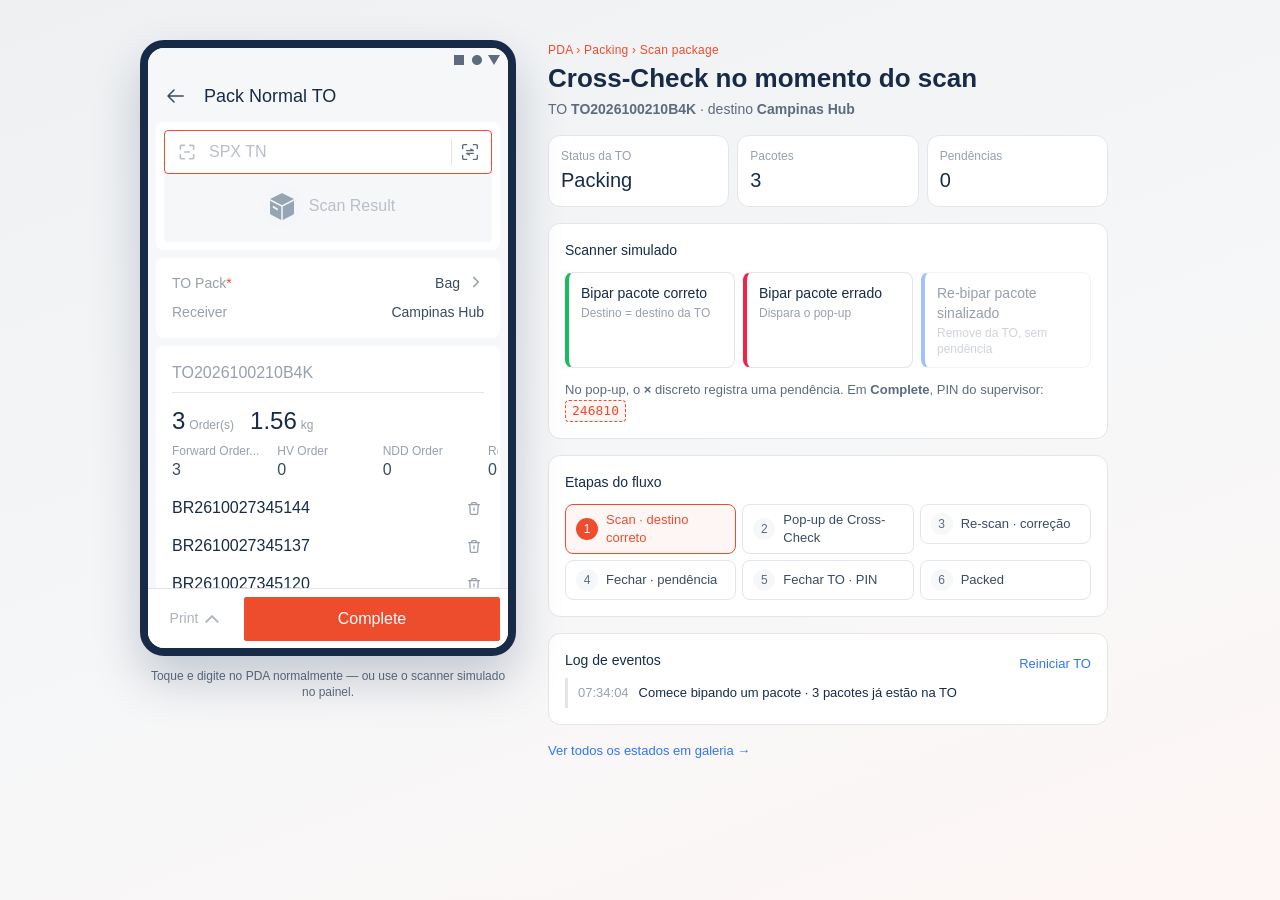
==== prototipo-interativo.html @ 43024909 "Cross-Check TO-BE mockups — protótipo interativo + 11 telas" ====
<!doctype html>
<html lang="pt-BR">
<head>
  <meta charset="UTF-8">
  <meta name="viewport" content="width=device-width, initial-scale=1">
  <title>Cross-Check no Scan · Protótipo Interativo</title>
  <link rel="stylesheet" href="assets/ssc-mobile-template.css">
  <link rel="stylesheet" href="assets/spx-pda-preview.css?v=20261002-2">
</head>
<body class="cc-harness" data-screen="to-packing-active-print" data-flow="to-packing" data-prototype-state="scan">
  <div class="cc-harness-layout">
    <section class="cc-device" aria-label="PDA">
      <main id="app" class="ssc-mobile-screen spx-pda-page spx-pda-screen-to-packing-active-print" data-archetype="scan-operation" data-template="to-packing" data-state="active-print" data-source-status="provisional"></main>
      <p class="cc-device-hint">Toque e digite no PDA normalmente — ou use o scanner simulado no painel.</p>
    </section>

    <aside class="cc-panel" aria-label="Controles do protótipo">
      <header class="cc-panel-head">
        <span class="cc-kicker">PDA › Packing › Scan package</span>
        <h1>Cross-Check no momento do scan</h1>
        <p>TO <strong data-bind="to"></strong> · destino <strong data-bind="dest"></strong></p>
      </header>

      <div class="cc-status" aria-live="polite">
        <div><span>Status da TO</span><strong data-bind="status">Packing</strong></div>
        <div><span>Pacotes</span><strong data-bind="packages">0</strong></div>
        <div><span>Pendências</span><strong data-bind="pendencies">0</strong></div>
      </div>

      <section class="cc-block">
        <h2>Scanner simulado</h2>
        <div class="cc-scanner">
          <button type="button" class="cc-btn is-ok" data-sim="correct"><b>Bipar pacote correto</b><small>Destino = destino da TO</small></button>
          <button type="button" class="cc-btn is-bad" data-sim="wrong"><b>Bipar pacote errado</b><small>Dispara o pop-up</small></button>
          <button type="button" class="cc-btn" data-sim="rescan" disabled><b>Re-bipar pacote sinalizado</b><small>Remove da TO, sem pendência</small></button>
        </div>
        <p class="cc-tip">No pop-up, o <b>×</b> discreto registra uma pendência. Em <b>Complete</b>, PIN do supervisor: <button type="button" class="cc-pin" data-sim="pin" title="Copiar PIN"></button></p>
      </section>

      <section class="cc-block">
        <h2>Etapas do fluxo</h2>
        <ol class="cc-steps">
          <li><button type="button" data-step="1" data-load="scan"><i>1</i><span>Scan · destino correto</span></button></li>
          <li><button type="button" data-step="2" data-load="alert"><i>2</i><span>Pop-up de Cross-Check</span></button></li>
          <li><button type="button" data-step="3" data-load="removed"><i>3</i><span>Re-scan · correção</span></button></li>
          <li><button type="button" data-step="4" data-load="pendency"><i>4</i><span>Fechar · pendência</span></button></li>
          <li><button type="button" data-step="5" data-load="closure"><i>5</i><span>Fechar TO · PIN</span></button></li>
          <li><button type="button" data-step="6" data-load="packed"><i>6</i><span>Packed</span></button></li>
        </ol>
      </section>

      <section class="cc-block cc-log-block">
        <div class="cc-log-head"><h2>Log de eventos</h2><button type="button" class="cc-link" data-sim="reset">Reiniciar TO</button></div>
        <ol class="cc-log" data-bind="log"></ol>
      </section>

      <a class="cc-link cc-gallery-link" href="index.html">Ver todos os estados em galeria →</a>
    </aside>
  </div>

  <script>window.SpxPdaNavigation = { mount() {}, screens: [] };</script>
  <script src="assets/spx-pda-template.js?v=20261002-2"></script>
  <script src="assets/spx-pda-cross-check.js?v=20261002-2"></script>
  <script src="assets/cross-check-harness.js?v=20261002-2"></script>
</body>
</html>
---- assets/ssc-mobile-template.css ----
:root {
  font-family: Roboto, Arial, sans-serif;
  color: #172B48;
  background: #F6F7F8;
  letter-spacing: 0;
  --ssc-radius-control: 4px;
  --ssc-radius-button-compact: 2px;
  --ssc-color-switch-on: #19BC5C;
}

* {
  box-sizing: border-box;
}

body {
  margin: 0;
  min-height: 100vh;
  background: #F6F7F8;
  font-family: Roboto, Arial, sans-serif;
}

button {
  font: inherit;
}

.ssc-mobile-screen {
  width: 360px;
  height: 800px;
  min-height: 800px;
  margin: 0 auto;
  background: #F6F7F8;
  color: #172B48;
  display: flex;
  flex-direction: column;
  position: relative;
  overflow: hidden;
}

.ssc-statusbar {
  height: 24px;
  padding: 4px 8px 0;
  display: flex;
  align-items: center;
  justify-content: space-between;
  background: #FFFFFF;
  color: #172B48;
  font-size: 12px;
  line-height: 16px;
}

.ssc-navbar {
  height: 44px;
  padding: 12px 16px;
  display: grid;
  grid-template-columns: 32px 1fr 32px;
  align-items: center;
  background: #FFFFFF;
  box-shadow: inset 0 -0.5px 0 0 #E3E6E9;
}

.ssc-navbar-title {
  font-size: 17px;
  line-height: normal;
  font-weight: 400;
  color: #172B48;
  white-space: nowrap;
  overflow: hidden;
  text-overflow: ellipsis;
}

.ssc-navbar-title.is-middle {
  text-align: center;
}

.ssc-navbar-action {
  width: 24px;
  height: 24px;
  border: 0;
  padding: 0;
  background: transparent;
  color: #3A4B64;
  display: inline-flex;
  align-items: center;
  justify-content: center;
}

.ssc-page-body {
  flex: 1;
  overflow: auto;
}

.ssc-page-body.has-bottom-actions {
  padding-bottom: 56px;
}

.ssc-card {
  background: #FFFFFF;
  border-radius: 8px;
  padding: 16px;
}

.ssc-stack {
  display: flex;
  flex-direction: column;
  gap: 8px;
}

.ssc-section-title {
  margin: 0;
  color: #172B48;
  font-size: 16px;
  line-height: 24px;
  font-weight: 500;
}

.ssc-list-cell {
  min-height: 19px;
  display: flex;
  align-items: flex-start;
  justify-content: space-between;
  gap: 8px;
  color: #172B48;
  font-size: 14px;
  line-height: 19px;
}

.ssc-list-cell + .ssc-list-cell {
  margin-top: 16px;
}

.ssc-list-label {
  color: #5D6B7F;
  flex: 0 0 120px;
  min-width: 0;
  overflow: hidden;
  text-overflow: ellipsis;
  white-space: nowrap;
}

.ssc-list-value {
  color: #172B48;
  text-align: right;
  flex: 1;
  min-width: 0;
  overflow: hidden;
  text-overflow: ellipsis;
  white-space: nowrap;
}

.ssc-list-value.is-left {
  text-align: left;
}

.ssc-list-value.is-primary {
  color: #EE4D2D;
  font-weight: 500;
}

.ssc-list-value .ssc-label {
  max-width: 100%;
}

.ssc-label {
  display: inline-flex;
  align-items: center;
  justify-content: center;
  max-width: 100%;
  height: 18px;
  padding: 2px 4px;
  border-radius: 2px;
  font-size: 12px;
  line-height: 16px;
  font-weight: 500;
  vertical-align: middle;
  white-space: nowrap;
}

.ssc-label.is-info {
  color: #3274F7;
  background: #F0F7FF;
}

.ssc-label.is-warning {
  color: #FF9900;
  background: #FFF8DB;
}

.ssc-label.is-success {
  color: #19BC5C;
  background: #EBFCEF;
}

.ssc-label.is-error {
  color: #F32345;
  background: #FFF0F0;
}

.ssc-label.is-primary-soft {
  color: #EE4D2D;
  background: #FEF6F5;
}

.ssc-button {
  height: 44px;
  min-width: 88px;
  border-radius: var(--ssc-radius-control);
  padding: 10px 16px;
  border: 1px solid #EE4D2D;
  background: #FFFFFF;
  color: #EE4D2D;
  font-size: 16px;
  line-height: 24px;
  display: inline-flex;
  align-items: center;
  justify-content: center;
  gap: 4px;
}

.ssc-button.is-primary {
  background: #EE4D2D;
  color: #FFFFFF;
}

.ssc-button.is-small-neutral {
  height: 28px;
  min-width: 52px;
  padding: 6px 8px;
  border-color: #E3E6E9;
  color: #5D6B7F;
  background: #FFFFFF;
  font-size: 12px;
  line-height: 16px;
}

.ssc-bottom-action-bar {
  background: #FFFFFF;
  box-shadow: 0 0 3px rgba(0, 0, 0, 0.09);
  padding: 8px;
  display: flex;
  gap: 8px;
}

.ssc-bottom-action-bar .ssc-button {
  flex: 1;
}

.ssc-icon {
  width: 16px;
  height: 16px;
  display: inline-flex;
  align-items: center;
  justify-content: center;
  flex: 0 0 16px;
  color: #5D6B7F;
  background-color: transparent;
  background-position: center;
  background-repeat: no-repeat;
  background-size: contain;
}

.ssc-icon[data-icon="IconBack"] {
  --ssc-icon-url: url("./icons/back-chevron.svg");
}

.ssc-icon[data-icon="IconScanOutline"] {
  --ssc-icon-url: url("./icons/scan-outline.svg");
}

.ssc-icon[data-icon="IconSearchOutline"] {
  --ssc-icon-url: url("./icons/search-outline.svg");
}

.ssc-icon[data-icon="IconFilterOutline"] {
  --ssc-icon-url: url("./icons/filter-outline.svg");
}

.ssc-icon[data-icon="IconCopyOutline"] {
  --ssc-icon-url: url("./icons/copy-outline.svg");
}

.ssc-icon[data-icon="IconArrowRightOutline"] {
  --ssc-icon-url: url("./icons/arrow-right-outline.svg");
}

.ssc-icon[data-icon="IconArrowRightFormOutline"] {
  --ssc-icon-url: url("./icons/arrow-right-form-outline.svg");
}

.ssc-icon[data-icon="IconRouteArrowFilled"] {
  --ssc-icon-url: url("./icons/route-arrow-filled.svg");
}

.ssc-icon[data-icon="IconNextStepFilled"] {
  --ssc-icon-url: url("./icons/next-step-filled.svg");
}

.ssc-icon[data-icon="IconPrintOutline"] {
  --ssc-icon-url: url("./icons/print-outline.svg");
}

.ssc-icon[data-icon="IconContactOutline"] {
  --ssc-icon-url: url("./icons/contact-outline.svg");
}

.ssc-icon[data-icon="IconWalletOutline"] {
  --ssc-icon-url: url("./icons/wallet-outline.svg");
}

.ssc-icon[data-icon="IconHomeOutline"] {
  --ssc-icon-url: url("./icons/home-outline.svg");
}

.ssc-icon[data-icon="IconParcelOutline"] {
  --ssc-icon-url: url("./icons/parcel-outline.svg");
}

.ssc-icon[data-icon="IconMeOutline"] {
  --ssc-icon-url: url("./icons/me-outline.svg");
}

.ssc-icon[data-icon="IconMoreOutline"] {
  --ssc-icon-url: url("./icons/more-outline.svg");
}

.ssc-icon[data-icon="IconMoreHorizontal"] {
  --ssc-icon-url: url("./icons/more-horizontal.svg");
}

.ssc-icon[data-icon="IconQuestionOutline"] {
  --ssc-icon-url: url("./icons/question-outline.svg");
}

.ssc-icon[data-icon="IconLinkOutline"] {
  --ssc-icon-url: url("./icons/link-outline.svg");
}

.ssc-icon[data-icon="IconEditOutline"] {
  --ssc-icon-url: url("./icons/edit-outline.svg");
}

.ssc-icon[data-icon="IconClaimsColored"] {
  background-image: url("./icons/claims-colored.svg");
}

.ssc-icon[data-icon="IconReturnRequestOutline"] {
  --ssc-icon-url: url("./icons/return-request-outline.svg");
}

.ssc-icon[data-icon="IconPhoneFilled"] {
  --ssc-icon-url: url("./icons/phone-filled.svg");
}

.ssc-icon[data-icon="IconOrderOutline"] {
  --ssc-icon-url: url("./icons/order-outline.svg");
}

.ssc-icon[data-icon="IconSellerPickupOutline"] {
  --ssc-icon-url: url("./icons/seller-pickup-outline.svg");
}

.ssc-icon[data-icon="IconTocoOutline"] {
  --ssc-icon-url: url("./icons/toco-outline.svg");
}

.ssc-icon[data-icon="IconServiceTypeOutline"] {
  --ssc-icon-url: url("./icons/service-type-outline.svg");
}

.ssc-icon[data-icon="IconMotoOutline"] {
  --ssc-icon-url: url("./icons/moto-outline.svg");
}

.ssc-icon[data-icon="IconOrderCompletedOutline"] {
  --ssc-icon-url: url("./icons/order-completed-outline.svg");
}

.ssc-icon[data-icon="IconSuccessColored"] {
  background-image: url("./icons/success-colored.svg");
}

.ssc-icon[data-icon="IconFailedColored"] {
  background-image: url("./icons/failed-colored.svg");
}

.ssc-icon[data-icon="IconProcessingColored"] {
  background-image: url("./icons/processing-colored.svg");
}

.ssc-icon[data-icon="IconSenderOutline"] {
  --ssc-icon-url: url("./icons/sender-outline-16.svg");
}

.ssc-icon[data-icon="IconReceiverOutline"] {
  --ssc-icon-url: url("./icons/receiver-outline-16.svg");
}

.ssc-icon[data-icon="IconAddressBookOutline"] {
  --ssc-icon-url: url("./icons/address-book-outline.svg");
}

.ssc-icon[data-icon="IconAddressOutline"] {
  --ssc-icon-url: url("./icons/address-outline.svg");
}

.ssc-icon[data-icon="IconRequestOutline"] {
  --ssc-icon-url: url("./icons/request-outline.svg");
}

.ssc-icon[data-icon="IconArrowDownOutline"] {
  --ssc-icon-url: url("./icons/arrow-down-outline.svg");
}

.ssc-icon[data-icon="IconVoucherOutline"] {
  --ssc-icon-url: url("./icons/voucher-outline.svg");
}

.ssc-icon[data-icon="IconSpxCoinColored"] {
  background-image: url("./icons/spx-coin-colored.svg");
}

.ssc-icon[data-icon="IconInfoOutline12"] {
  --ssc-icon-url: url("./icons/info-outline-12.svg");
}

.ssc-icon[data-icon="IconCloseOutline"] {
  --ssc-icon-url: url("./icons/close-outline.svg");
}

.ssc-icon[data-icon="IconCameraOutline"] {
  background-image: url("./icons/camera-outline.svg");
}

.ssc-icon[data-icon="IconSubtractOutline"] {
  --ssc-icon-url: url("./icons/subtract-outline.svg");
}

.ssc-icon[data-icon="IconAddOutline"] {
  --ssc-icon-url: url("./icons/add-outline.svg");
}

.ssc-icon[data-icon="IconValidationOutline"] {
  --ssc-icon-url: url("./icons/validation-outline.svg");
}

.ssc-icon[data-icon="IconRuleOutline"] {
  --ssc-icon-url: url("./icons/rule-outline.svg");
}

.ssc-icon[data-icon="IconArrowDownFilled12"] {
  --ssc-icon-url: url("./icons/arrow-down-filled-12.svg");
}

.ssc-icon[data-icon]:not([data-icon="IconSuccessColored"]):not([data-icon="IconFailedColored"]):not([data-icon="IconProcessingColored"]):not([data-icon="IconClaimsColored"]):not([data-icon="IconSpxCoinColored"]):not([data-icon="IconCameraOutline"]) {
  background-color: currentColor;
  background-image: none;
  -webkit-mask-image: var(--ssc-icon-url);
  mask-image: var(--ssc-icon-url);
  -webkit-mask-position: center;
  mask-position: center;
  -webkit-mask-repeat: no-repeat;
  mask-repeat: no-repeat;
  -webkit-mask-size: contain;
  mask-size: contain;
}

.ssc-tabs {
  height: 40px;
  display: flex;
  align-items: stretch;
  background: #FFFFFF;
  box-shadow: inset 0 -0.5px 0 0 #E3E6E9;
}

.ssc-tab {
  min-width: max-content;
  padding: 10px 12px 9px;
  border: 0;
  background: transparent;
  color: #5D6B7F;
  font-size: 14px;
  line-height: 19px;
  position: relative;
}

.ssc-tab.is-active {
  color: #172B48;
}

.ssc-tab.is-active::after {
  content: "";
  position: absolute;
  left: 12px;
  right: 12px;
  bottom: 0;
  height: 2px;
  background: #EE4D2D;
}

.ssc-search {
  height: 40px;
  border-radius: 20px;
  background: #F6F7F8;
  border: 0;
  padding: 8px 12px;
  display: flex;
  align-items: center;
  gap: 8px;
  color: #97A0AD;
  font-size: 14px;
  line-height: 19px;
}

.ssc-timeline {
  display: flex;
  flex-direction: column;
}

.ssc-timeline-item {
  display: grid;
  grid-template-columns: 16px 1fr;
  gap: 8px;
  padding-bottom: 24px;
}

.ssc-timeline-item:last-child {
  padding-bottom: 0;
}

.ssc-timeline-axis {
  position: relative;
  display: flex;
  justify-content: center;
}

.ssc-timeline-dot {
  width: 8px;
  height: 8px;
  border-radius: 999px;
  background: #97A0AD;
  margin-top: 6px;
}

.ssc-timeline-item.is-active .ssc-timeline-dot {
  background: #3A4B64;
}

.ssc-timeline-axis::after {
  content: "";
  position: absolute;
  top: 18px;
  bottom: -12px;
  width: 0.5px;
  background: #E3E6E9;
}

.ssc-timeline-item:last-child .ssc-timeline-axis::after {
  display: none;
}

.ssc-timeline-title {
  margin: 0;
  font-size: 14px;
  line-height: 20px;
  font-weight: 500;
  color: #3A4B64;
}

.ssc-timeline-desc,
.ssc-timeline-time {
  margin: 4px 0 0;
  font-size: 12px;
  line-height: 16px;
}

.ssc-timeline-desc {
  color: #172B48;
}

.ssc-timeline-time {
  color: #97A0AD;
}

.ssc-local-icon {
  width: 16px;
  height: 16px;
  display: inline-block;
  background-position: center;
  background-repeat: no-repeat;
  background-size: contain;
}
---- assets/spx-pda-preview.css ----
:root {
  --spx-pda-width: 360px;
  --spx-pda-height: 600px;
  --spx-primary: #EE4D2D;
  --spx-text-strong: #172B48;
  --spx-text: #3A4B64;
  --spx-text-secondary: #5D6B7F;
  --spx-text-helper: #97A0AD;
  --spx-border: #E3E6E9;
  --spx-surface: #FFFFFF;
  --spx-page: #F6F7F8;
  --spx-page-task-list: #F5F6F9;
  --spx-success: #19BC5C;
  --spx-success-completed: #1CC461;
  --spx-success-bg: #EBFCEF;
  --spx-error: #F32345;
  --spx-error-bg: #FFF0F0;
  --spx-info: #3274F7;
  --spx-info-link: #4080EE;
  --spx-icon-primary: #3A4B64;
  --spx-icon-secondary: #5D6B7F;
  --spx-icon-tertiary: #97A0AD;
  --spx-task-muted: #8B95A3;
  --spx-warning: #FF9900;
}

body {
  color: var(--spx-text-strong);
}

.ssc-mobile-screen.spx-pda-page {
  width: var(--spx-pda-width);
  height: var(--spx-pda-height);
  min-height: var(--spx-pda-height);
  background: var(--spx-page);
  isolation: isolate;
}

.ssc-mobile-screen.spx-pda-page[data-template="scan-task-list"] {
  background: var(--spx-page-task-list);
}

.spx-pda-page[data-template="linehaul-outbound"] > .ssc-statusbar,
.spx-pda-page[data-template="linehaul-outbound"] > .ssc-navbar {
  background-color: var(--spx-page);
}

.spx-pda-page[data-template="linehaul-outbound"][data-render-kind="sealed"]::before {
  position: absolute;
  z-index: 0;
  top: 0;
  left: 0;
  width: 360px;
  height: 290px;
  background: url("./icons/sealed-app-bar-bg.svg") center / 360px 290px no-repeat;
  content: "";
}

.spx-pda-page[data-template="linehaul-outbound"][data-render-kind="sealed"] > .ssc-statusbar,
.spx-pda-page[data-template="linehaul-outbound"][data-render-kind="sealed"] > .ssc-navbar {
  background-color: transparent;
}

.spx-pda-page[data-template="linehaul-outbound"][data-render-kind="sealed"] > .ssc-statusbar,
.spx-pda-page[data-template="linehaul-outbound"][data-render-kind="sealed"] > .ssc-navbar,
.spx-pda-page[data-template="linehaul-outbound"][data-render-kind="sealed"] > .spx-operation-status,
.spx-pda-page[data-template="linehaul-outbound"][data-render-kind="sealed"] > .spx-result-actions,
.spx-pda-page[data-template="linehaul-outbound"][data-render-kind="sealed"] > .ssc-page-body {
  position: relative;
  z-index: 1;
}

.spx-pda-page[data-template="linehaul-outbound"][data-render-kind="departed"]::before {
  position: absolute;
  z-index: 0;
  top: 0;
  left: 0;
  width: 360px;
  height: 290px;
  background: url("./icons/departed-app-bar-bg.svg") center / 360px 290px no-repeat;
  content: "";
}

.spx-pda-page[data-template="linehaul-outbound"][data-render-kind="departed"] > .ssc-statusbar,
.spx-pda-page[data-template="linehaul-outbound"][data-render-kind="departed"] > .ssc-navbar {
  background-color: transparent;
}

.spx-pda-page[data-template="linehaul-outbound"][data-render-kind="departed"] > .ssc-statusbar,
.spx-pda-page[data-template="linehaul-outbound"][data-render-kind="departed"] > .ssc-navbar,
.spx-pda-page[data-template="linehaul-outbound"][data-render-kind="departed"] > .spx-departed-header,
.spx-pda-page[data-template="linehaul-outbound"][data-render-kind="departed"] > .ssc-page-body {
  position: relative;
  z-index: 1;
}

.spx-pda-page[data-template="linehaul-outbound"][data-state="scan-success"]::before {
  position: absolute;
  z-index: 0;
  top: 0;
  left: 0;
  width: 360px;
  height: 300px;
  background: linear-gradient(
    180.847839466deg,
    rgb(28, 196, 97) 0.86031%,
    rgba(129, 220, 167, 0.535) 40.869%,
    rgba(246, 247, 248, 0) 86.9%
  );
  content: "";
}

.spx-pda-page[data-template="linehaul-outbound"][data-state="scan-success"]::after {
  position: absolute;
  z-index: 0;
  top: 0;
  right: 0;
  width: 124px;
  height: 124px;
  background: url("./icons/success-feedback.svg") center / contain no-repeat;
  content: "";
  filter: brightness(0) invert(1);
  opacity: 0.2;
}

.spx-pda-page[data-template="linehaul-outbound"][data-state="scan-success"] > .ssc-statusbar,
.spx-pda-page[data-template="linehaul-outbound"][data-state="scan-success"] > .ssc-navbar {
  background-color: transparent;
}

.spx-pda-page[data-template="linehaul-outbound"][data-state="scan-success"] > .ssc-statusbar,
.spx-pda-page[data-template="linehaul-outbound"][data-state="scan-success"] > .ssc-navbar,
.spx-pda-page[data-template="linehaul-outbound"][data-state="scan-success"] > .ssc-page-body {
  position: relative;
  z-index: 1;
}

.spx-pda-page[data-template="linehaul-outbound"][data-state="cage-confirm"]::before {
  position: absolute;
  z-index: 0;
  top: 0;
  left: 0;
  width: 360px;
  height: 300px;
  background: linear-gradient(
    180.847839466deg,
    rgb(28, 196, 97) 0.86031%,
    rgba(129, 220, 167, 0.535) 40.869%,
    rgba(246, 247, 248, 0) 86.9%
  );
  content: "";
}

.spx-pda-page[data-template="linehaul-outbound"][data-state="cage-confirm"]::after {
  position: absolute;
  z-index: 0;
  top: 0;
  right: 0;
  width: 124px;
  height: 124px;
  background: url("./icons/success-feedback.svg") center / contain no-repeat;
  content: "";
  filter: brightness(0) invert(1);
  opacity: 0.2;
}

.spx-pda-page[data-template="linehaul-outbound"][data-state="cage-confirm"] > .ssc-statusbar,
.spx-pda-page[data-template="linehaul-outbound"][data-state="cage-confirm"] > .ssc-navbar {
  background-color: transparent;
}

.spx-pda-page[data-template="linehaul-outbound"][data-state="cage-confirm"] > .ssc-statusbar,
.spx-pda-page[data-template="linehaul-outbound"][data-state="cage-confirm"] > .ssc-navbar,
.spx-pda-page[data-template="linehaul-outbound"][data-state="cage-confirm"] > .ssc-page-body {
  position: relative;
  z-index: 1;
}

.spx-pda-page[data-template="linehaul-outbound"][data-state="hard-block"]::before {
  position: absolute;
  z-index: 0;
  top: 0;
  left: 0;
  width: 360px;
  height: 300px;
  background: linear-gradient(
    180.847839466deg,
    rgb(243, 35, 69) 0.86031%,
    rgba(246, 247, 248, 0) 86.9%
  );
  content: "";
}

.spx-pda-page[data-template="linehaul-outbound"][data-state="hard-block"]::after {
  position: absolute;
  z-index: 0;
  top: 0;
  right: 0;
  width: 124px;
  height: 124px;
  background: url("./icons/hard-block-decor.svg") center / 108.5px 108.5px no-repeat;
  content: "";
  opacity: 0.3;
}

.spx-pda-page[data-template="linehaul-outbound"][data-state="hard-block"] > .ssc-statusbar,
.spx-pda-page[data-template="linehaul-outbound"][data-state="hard-block"] > .ssc-navbar {
  background-color: transparent;
}

.spx-pda-page[data-template="linehaul-outbound"][data-state="hard-block"] > .ssc-statusbar,
.spx-pda-page[data-template="linehaul-outbound"][data-state="hard-block"] > .ssc-navbar,
.spx-pda-page[data-template="linehaul-outbound"][data-state="hard-block"] > .ssc-page-body {
  position: relative;
  z-index: 1;
}

.spx-pda-page[data-template="linehaul-outbound"][data-state="hard-block"] > .ssc-page-body {
  padding-top: 8px;
}

.spx-pda-page .ssc-statusbar {
  flex: 0 0 24px;
  height: 24px;
  padding: 0;
  background: var(--spx-surface) url("./icons/system-bar-dark.svg") center / 360px 24px no-repeat;
}

.spx-pda-page .ssc-navbar {
  flex: 0 0 48px;
  height: 48px;
  grid-template-columns: 32px minmax(0, 1fr) 32px;
  padding: 12px 16px;
  box-shadow: none;
}

.spx-pda-page .ssc-navbar-title {
  font-size: 18px;
  line-height: 24px;
}

.spx-pda-page .ssc-navbar-action {
  width: 24px;
  height: 24px;
}

.spx-pda-page .ssc-navbar-action.is-empty {
  visibility: hidden;
}

.spx-pda-page[data-template="receiving-by-order"] > .ssc-statusbar,
.spx-pda-page[data-template="receiving-by-order"] > .ssc-navbar {
  background-color: var(--spx-page);
}

.spx-pda-page[data-template="receiving-by-order"] > .ssc-navbar {
  grid-template-columns: 24px minmax(0, 1fr);
  column-gap: 16px;
}

.spx-pda-page[data-template="receiving-by-order"] > .ssc-navbar > .ssc-navbar-action.is-empty {
  display: none;
}

.spx-pda-page[data-template="receiving-mass"] > .ssc-statusbar,
.spx-pda-page[data-template="receiving-mass"] > .ssc-navbar {
  background-color: var(--spx-page);
}

.spx-pda-page[data-template="receiving-mass"] > .ssc-navbar {
  grid-template-columns: 24px minmax(0, 1fr);
  column-gap: 16px;
}

.spx-pda-page[data-template="receiving-mass"] > .ssc-navbar > .ssc-navbar-action.is-empty {
  display: none;
}

/* staged HTML/3938/4413: TO Packing operation title bar merges with page gray. */
.spx-pda-page[data-template="to-packing"] > .ssc-statusbar,
.spx-pda-page[data-template="to-packing"] > .ssc-navbar {
  background-color: #F6F7F8;
}

.spx-pda-page[data-template="to-packing"] > .ssc-navbar {
  grid-template-columns: 24px minmax(0, 1fr);
  column-gap: 16px;
}

.spx-pda-page[data-template="to-packing"] > .ssc-navbar > .ssc-navbar-action.is-empty {
  display: none;
}

/* staged HTML/3938/4320/4413: fixed TO Packing metrics canvas. */
.spx-pda-page[data-template="to-packing"] .spx-summary-card {
  height: 362px;
  min-height: 362px;
  flex: 0 0 362px;
  overflow: hidden;
}

.spx-pda-page[data-template="to-packing"] .spx-summary-title {
  padding-bottom: 8px;
}

.spx-pda-page[data-template="to-packing"] .spx-metric-row {
  min-height: 44px;
  padding-top: 12px;
}

.spx-pda-page[data-template="to-packing"] .spx-category-metrics {
  width: 326px;
  display: flex;
  gap: 12px;
  margin-top: 6px;
  overflow: hidden;
}

.spx-pda-page[data-template="to-packing"] .spx-category-metric {
  min-width: 0;
  flex: 0 0 93.333px;
}

.spx-pda-page[data-template="to-packing"] .spx-category-label {
  font-size: 12px;
  line-height: 16px;
}

.spx-pda-page[data-template="to-packing"] .spx-category-value {
  color: var(--spx-text);
  font-size: 16px;
  font-weight: 500;
  line-height: 22px;
}

.spx-pda-page[data-template="to-packing"] .spx-object-list {
  margin-top: 16px;
  border-top: 0;
}

.spx-pda-page[data-template="to-packing"] .spx-object-row {
  min-height: 38px;
  padding: 8px 0;
  gap: 12px;
}

.spx-pda-page[data-template="to-packing"] .spx-object-row:first-child {
  min-height: 30px;
  padding-top: 0;
}

.spx-pda-page[data-template="to-packing"] .spx-object-row + .spx-object-row {
  border-top: 0;
}

.spx-pda-page[data-template="to-packing"] .spx-object-id {
  color: var(--spx-text-strong);
  font-size: 16px;
  line-height: 22px;
}

.spx-pda-page[data-template="to-packing"] .spx-object-row > [data-icon="IconDeleteOutline"] {
  width: 20px;
  height: 20px;
  flex-basis: 20px;
}

.spx-pda-page .ssc-page-body {
  display: flex;
  flex-direction: column;
  gap: 8px;
  padding: 8px;
  min-height: 0;
  scrollbar-width: none;
}

.spx-pda-page .ssc-page-body::-webkit-scrollbar {
  display: none;
}

.spx-pda-page .ssc-page-body.has-bottom-actions {
  padding-bottom: 68px;
}

.spx-pda-page[data-archetype="scan-operation"] > .ssc-page-body {
  padding: 2px 8px 8px;
}

.spx-pda-page[data-archetype="scan-operation"] > .ssc-page-body.has-bottom-actions {
  padding-bottom: 68px;
}

.spx-pda-page[data-template="scan-task-list"] > .ssc-page-body {
  padding: 16px 8px 68px;
}

.spx-pda-page[data-template="scan-task-list"][data-task-list-variant="receiving"] > .ssc-page-body {
  padding: 8px 8px 68px;
}

.spx-pda-page .ssc-card {
  border-radius: 8px;
  padding: 16px;
}

.spx-pda-page .ssc-list-cell + .ssc-list-cell {
  margin-top: 12px;
}

.spx-pda-page .ssc-list-label {
  flex-basis: 122px;
  font-size: 14px;
  line-height: 19px;
  color: var(--spx-text-helper);
}

.spx-pda-page .ssc-list-value {
  font-size: 14px;
  line-height: 19px;
  color: var(--spx-text);
}

.spx-pda-page .ssc-bottom-action-bar {
  position: absolute;
  z-index: 12;
  right: 0;
  bottom: 0;
  left: 0;
  height: 60px;
  padding: 8px;
  border-top: 0.5px solid var(--spx-border);
  box-shadow: none;
}

.spx-pda-page .ssc-bottom-action-bar .ssc-button {
  height: 44px;
  padding: 10px 8px;
  font-size: 16px;
  line-height: 24px;
  white-space: nowrap;
}

.spx-pda-page .ssc-button[disabled] {
  border-color: #F5A08E;
  background: #F5A08E;
  color: #FFFFFF;
}

.spx-pda-page .ssc-icon {
  background-position: center;
  background-repeat: no-repeat;
  background-size: contain;
}

.spx-pda-page .ssc-icon.is-20 {
  width: 20px;
  height: 20px;
  flex-basis: 20px;
}

.spx-pda-page .ssc-icon.is-24 {
  width: 24px;
  height: 24px;
  flex-basis: 24px;
}

.spx-pda-page .ssc-icon.is-42 {
  width: 42px;
  height: 42px;
  flex-basis: 42px;
}

.spx-pda-page .ssc-icon.is-48 {
  width: 48px;
  height: 48px;
  flex-basis: 48px;
}

.spx-pda-page .ssc-icon.is-90 {
  width: 90px;
  height: 90px;
  flex-basis: 90px;
}

.spx-pda-page .ssc-icon[data-icon="IconBack"] {
  --ssc-icon-url: url("./icons/back-outline.svg");
}

.spx-pda-page .ssc-icon[data-icon="IconSearchOutline"] {
  --ssc-icon-url: url("./icons/search-outline.svg");
}

.spx-pda-page .ssc-icon[data-icon="IconScanOutline"],
.spx-pda-page .ssc-icon[data-icon="IconBarcodeOutline"] {
  --ssc-icon-url: url("./icons/scan-outline.svg");
}

.spx-pda-page .ssc-icon[data-icon="IconMethodOutline"] {
  --ssc-icon-url: url("./icons/method-outline.svg");
}

.spx-pda-page .ssc-icon[data-icon="IconPrintOutline"] {
  --ssc-icon-url: url("./icons/print-outline.svg");
}

.spx-pda-page .ssc-icon[data-icon="IconAddOutline"] {
  --ssc-icon-url: url("./icons/add-outline.svg");
}

.spx-pda-page .ssc-icon[data-icon="IconCloseOutline"] {
  --ssc-icon-url: url("./icons/close-outline.svg");
}

.spx-pda-page .ssc-icon[data-icon="IconDeleteOutline"] {
  --ssc-icon-url: url("./icons/delete-outline.svg");
}

.spx-pda-page .ssc-icon[data-icon="IconEditOutline"] {
  --ssc-icon-url: url("./icons/edit-outline.svg");
}

.spx-pda-page .ssc-icon[data-icon="IconInputOutline"] {
  --ssc-icon-url: url("./icons/input-outline.png");
}

.spx-pda-page .ssc-icon[data-icon="IconInfoOutline"] {
  --ssc-icon-url: url("./icons/info-outline.svg");
}

.spx-pda-page .ssc-icon[data-icon="IconQuestionOutline"] {
  --ssc-icon-url: url("./icons/question-outline.svg");
}

.spx-pda-page .ssc-icon[data-icon="IconArrowDownOutline"] {
  --ssc-icon-url: url("./icons/arrow-down-outline.svg");
}

.spx-pda-page .ssc-icon[data-icon="IconArrowRightOutline"] {
  --ssc-icon-url: url("./icons/arrow-right-outline.svg");
}

.spx-pda-page .ssc-icon[data-icon="IconRefreshOutline"] {
  --ssc-icon-url: url("./icons/refresh-outline.svg");
}

.spx-pda-page .ssc-icon[data-icon="IconSuccessColored"] {
  background-image: url("./icons/success-colored.svg");
}

.spx-pda-page .ssc-icon[data-icon="IconCreateSuccessToast"] {
  -webkit-mask-image: none !important;
  mask-image: none !important;
  background-color: transparent !important;
  background-image: url("./icons/create-success-toast.svg") !important;
  background-position: center;
  background-repeat: no-repeat;
  background-size: contain;
}

.spx-pda-page .ssc-icon[data-icon="IconSuccessFeedback"] {
  -webkit-mask-image: none !important;
  mask-image: none !important;
  background-color: transparent !important;
  background-image: url("./icons/success-feedback.svg") !important;
  background-position: center;
  background-repeat: no-repeat;
  background-size: contain;
}

.spx-pda-page .ssc-icon[data-icon="IconHardBlock"] {
  -webkit-mask-image: none !important;
  mask-image: none !important;
  background-color: transparent !important;
  background-image: url("./icons/hard-block-feedback.svg") !important;
  background-position: center;
  background-repeat: no-repeat;
  background-size: contain;
}

.spx-pda-page .ssc-icon[data-icon="IconNoticeColored"] {
  -webkit-mask-image: none !important;
  mask-image: none !important;
  background-color: transparent !important;
  background-image: url("./icons/notice-colored-mark.svg"), url("./icons/notice-colored-circle.svg") !important;
  background-position: center, center;
  background-repeat: no-repeat, no-repeat;
  background-size: 3.6px 21.6px, 38.4px 38.4px;
}

.spx-pda-page .ssc-icon[data-icon="IconFailedColored"] {
  background-image: url("./icons/failed-colored.svg");
}

.spx-pda-page .ssc-icon[data-icon="IconScanResultDefault"],
.spx-pda-page .ssc-icon[data-icon="IconEmptyPda"],
.spx-pda-page .ssc-icon[data-icon="IconSuccessCompleted"],
.spx-pda-page .ssc-icon[data-icon="IconSuccessInfoColored"] {
  -webkit-mask-image: none !important;
  mask-image: none !important;
  background-color: transparent !important;
  background-position: center;
  background-repeat: no-repeat;
  background-size: contain;
}

.spx-pda-page .ssc-icon[data-icon="IconScanResultDefault"] {
  background-image: url("./icons/scan-result-default.svg") !important;
}

.spx-pda-page .ssc-icon[data-icon="IconEmptyPda"] {
  background-image: url("./icons/empty-pda.svg") !important;
}

.spx-pda-page .ssc-icon[data-icon="IconSuccessCompleted"] {
  background-image: url("./icons/success-completed.svg") !important;
}

.spx-pda-page .ssc-icon[data-icon="IconSuccessInfoColored"] {
  background-image: url("./icons/success-info.svg") !important;
}

.spx-pda-page .ssc-icon[data-icon="IconParcelOutline"] {
  --ssc-icon-url: url("./icons/parcel-outline.svg");
}

.spx-pda-page .ssc-icon[data-icon="IconTimeOutline"] {
  -webkit-mask-image: none !important;
  mask-image: none !important;
  background-color: transparent !important;
  background-image: url("./icons/time-outline.svg") !important;
  background-position: center;
  background-repeat: no-repeat;
  background-size: contain;
}

.spx-pda-page .ssc-icon[data-icon="IconOrderOutline"] {
  --ssc-icon-url: url("./icons/order-outline.svg");
}

.spx-pda-page .ssc-icon[data-icon="IconBack"],
.spx-pda-page .ssc-icon[data-icon="IconSearchOutline"],
.spx-pda-page .ssc-icon[data-icon="IconScanOutline"],
.spx-pda-page .ssc-icon[data-icon="IconBarcodeOutline"],
.spx-pda-page .ssc-icon[data-icon="IconMethodOutline"],
.spx-pda-page .ssc-icon[data-icon="IconPrintOutline"],
.spx-pda-page .ssc-icon[data-icon="IconAddOutline"],
.spx-pda-page .ssc-icon[data-icon="IconCloseOutline"],
.spx-pda-page .ssc-icon[data-icon="IconDeleteOutline"],
.spx-pda-page .ssc-icon[data-icon="IconEditOutline"],
.spx-pda-page .ssc-icon[data-icon="IconInputOutline"],
.spx-pda-page .ssc-icon[data-icon="IconInfoOutline"],
.spx-pda-page .ssc-icon[data-icon="IconQuestionOutline"],
.spx-pda-page .ssc-icon[data-icon="IconArrowDownOutline"],
.spx-pda-page .ssc-icon[data-icon="IconArrowRightOutline"],
.spx-pda-page .ssc-icon[data-icon="IconRefreshOutline"],
.spx-pda-page .ssc-icon[data-icon="IconParcelOutline"],
.spx-pda-page .ssc-icon[data-icon="IconOrderOutline"] {
  -webkit-mask-image: none !important;
  mask-image: none !important;
  background-color: transparent !important;
  background-image: var(--ssc-icon-url) !important;
  background-position: center !important;
  background-repeat: no-repeat !important;
  background-size: contain !important;
}

.spx-pda-page .ssc-button.is-primary .ssc-icon[data-icon="IconArrowRightOutline"],
.spx-pda-page .ssc-button.is-primary .ssc-icon[data-icon="IconArrowDownOutline"],
.spx-pda-page .ssc-button.is-primary .ssc-icon[data-icon="IconAddOutline"] {
  filter: brightness(0) invert(1);
}

.spx-pda-page .ssc-navbar-action .ssc-icon {
  color: var(--spx-icon-primary);
}

.spx-category-tabs,
.spx-lifecycle-tabs {
  background: var(--spx-surface);
  display: flex;
  min-height: 40px;
  overflow: hidden;
}

.spx-category-tabs {
  box-shadow: inset 0 -0.5px 0 var(--spx-border);
}

.spx-category-tab,
.spx-lifecycle-tab {
  min-width: 0;
  border: 0;
  background: var(--spx-surface);
  color: var(--spx-text-secondary);
  flex: 1;
  font-size: 12px;
  line-height: 16px;
}

.spx-category-tab {
  position: relative;
  padding: 12px 8px;
  white-space: nowrap;
}

.spx-category-tab.is-active {
  color: var(--spx-text-strong);
}

.spx-category-tab.is-active::after {
  position: absolute;
  right: 8px;
  bottom: 0;
  left: 8px;
  height: 2px;
  background: var(--spx-primary);
  content: "";
}

.spx-lifecycle-tabs {
  min-height: 36px;
  padding: 4px 8px 0;
}

.spx-lifecycle-tab {
  height: 28px;
  border: 1px solid var(--spx-primary);
  color: var(--spx-primary);
}

.spx-lifecycle-tab:first-child {
  border-radius: 4px 0 0 4px;
}

.spx-lifecycle-tab + .spx-lifecycle-tab {
  border-left: 0;
}

.spx-lifecycle-tab:last-child {
  border-radius: 0 4px 4px 0;
}

.spx-lifecycle-tab.is-active {
  background: var(--spx-primary);
  color: var(--spx-surface);
}

.spx-task-list {
  display: flex;
  flex-direction: column;
  gap: 8px;
}

.spx-pda-page .spx-task-card {
  padding: 0;
  overflow: hidden;
}

.spx-task-card-main {
  min-height: 44px;
  padding: 12px 16px;
  display: flex;
  align-items: center;
  gap: 12px;
}

.spx-task-card-id {
  min-width: 0;
  overflow: hidden;
  color: var(--spx-text-strong);
  flex: 1;
  font-size: 16px;
  font-weight: 500;
  line-height: 22px;
  text-overflow: ellipsis;
  white-space: nowrap;
}

.spx-task-card-meta {
  min-height: 40px;
  border-top: 0.5px solid var(--spx-border);
  padding: 12px 16px;
  color: var(--spx-text-helper);
  font-size: 12px;
  line-height: 16px;
}

.spx-task-card-meta span + span::before {
  content: " · ";
}

.spx-task-type-tag {
  min-height: 18px;
  border: 1px solid var(--spx-border);
  border-radius: 2px;
  padding: 1px 4px;
  color: var(--spx-task-muted);
  background: var(--spx-surface);
  font-size: 14px;
  font-weight: 400;
  line-height: 16px;
}

.spx-task-card-main > [data-icon="IconArrowRightOutline"] {
  color: var(--spx-task-muted);
}

.spx-pda-page[data-template="scan-task-list"][data-task-list-variant="receiving"] > .spx-category-tabs {
  height: 40px;
  min-height: 40px;
  flex: 0 0 40px;
  justify-content: flex-start;
  padding-left: 4px;
}

.spx-pda-page[data-template="scan-task-list"][data-task-list-variant="receiving"] .spx-category-tab {
  flex: 0 0 auto;
  padding: 12px;
}

.spx-pda-page[data-template="scan-task-list"][data-task-list-variant="receiving"] .spx-category-tab.is-active::after {
  right: 12px;
  left: 12px;
}

.spx-pda-page[data-template="scan-task-list"][data-task-list-variant="receiving"] > .spx-lifecycle-tabs {
  height: 44px;
  min-height: 44px;
  flex: 0 0 44px;
  padding: 8px;
}

.spx-pda-page[data-template="scan-task-list"][data-task-list-variant="receiving"] .spx-task-card {
  height: 91px;
  min-height: 91px;
  flex: 0 0 91px;
}

.spx-pda-page[data-template="scan-task-list"][data-task-list-variant="receiving"] .spx-task-card-main {
  height: 43px;
  min-height: 43px;
  padding: 12px 16px;
}

.spx-pda-page[data-template="scan-task-list"][data-task-list-variant="receiving"] .spx-task-card-id {
  line-height: 19px;
}

.spx-pda-page[data-template="scan-task-list"][data-task-list-variant="receiving"] .spx-task-card-meta {
  height: 48px;
  min-height: 48px;
  padding: 16px;
  color: var(--spx-task-muted);
  font-size: 14px;
  line-height: 16px;
}

.spx-pda-page[data-template="scan-task-list"][data-task-list-variant="receiving"] .spx-task-type-tag {
  height: 18px;
  border-width: 0.5px;
}

.spx-pda-page[data-template="scan-task-list"][data-task-list-variant="receiving"] > .ssc-bottom-action-bar .ssc-button {
  border-radius: 2px;
}

/* staged HTML: Pack TO task-list rhythm and typography. */
.spx-pda-page[data-template="scan-task-list"][data-task-list-variant="to-packing"] > .ssc-navbar {
  grid-template-columns: 24px minmax(0, 1fr) 24px;
  column-gap: 16px;
}

.spx-pda-page[data-template="scan-task-list"][data-task-list-variant="to-packing"] > .spx-category-tabs {
  height: 40px;
  min-height: 40px;
  flex: 0 0 40px;
  justify-content: flex-start;
  padding-left: 4px;
}

.spx-pda-page[data-template="scan-task-list"][data-task-list-variant="to-packing"] .spx-category-tab {
  height: 40px;
  flex: 0 0 auto;
  padding: 12px;
  font-size: 14px;
  line-height: 19px;
}

.spx-pda-page[data-template="scan-task-list"][data-task-list-variant="to-packing"] .spx-category-tab:first-child {
  width: 92px;
}

.spx-pda-page[data-template="scan-task-list"][data-task-list-variant="to-packing"] .spx-category-tab.is-active::after {
  right: 12px;
  left: 12px;
}

.spx-pda-page[data-template="scan-task-list"][data-task-list-variant="to-packing"] > .spx-lifecycle-tabs {
  height: 52px;
  min-height: 52px;
  flex: 0 0 52px;
  padding: 12px 8px;
}

.spx-pda-page[data-template="scan-task-list"][data-task-list-variant="to-packing"] .spx-lifecycle-tab {
  font-size: 12px;
  line-height: 16px;
}

.spx-pda-page[data-template="scan-task-list"][data-task-list-variant="to-packing"] > .ssc-page-body {
  padding: 8px 8px 68px;
}

.spx-pda-page[data-template="scan-task-list"][data-task-list-variant="to-packing"] .spx-task-card {
  height: 91px;
  min-height: 91px;
  flex: 0 0 91px;
}

.spx-pda-page[data-template="scan-task-list"][data-task-list-variant="to-packing"] .spx-task-card-main {
  height: 43px;
  min-height: 43px;
  padding: 12px 16px;
}

.spx-pda-page[data-template="scan-task-list"][data-task-list-variant="to-packing"] .spx-task-card-id {
  font-size: 16px;
  font-weight: 500;
  line-height: 19px;
}

.spx-pda-page[data-template="scan-task-list"][data-task-list-variant="to-packing"] .spx-task-card-meta {
  height: 48px;
  min-height: 48px;
  padding: 16px;
  color: var(--spx-task-muted);
  font-size: 14px;
  line-height: 16px;
}

.spx-pda-page[data-template="scan-task-list"][data-task-list-variant="to-packing"] .spx-task-type-tag {
  height: 18px;
  border-width: 0.5px;
  font-size: 14px;
  line-height: 16px;
}

.spx-pda-page[data-template="scan-task-list"][data-task-list-variant="to-packing"] > .ssc-bottom-action-bar .ssc-button {
  border-radius: 2px;
  font-size: 16px;
  line-height: 22px;
}

/* staged HTML: Cage Packing task-list rhythm and two-line card anatomy. */
.spx-pda-page[data-template="scan-task-list"][data-task-list-variant="cage-packing"]
  > .ssc-navbar {
  grid-template-columns: 24px minmax(0, 1fr) 24px;
  column-gap: 16px;
}

.spx-pda-page[data-template="scan-task-list"][data-task-list-variant="cage-packing"]
  > .spx-scan-card {
  height: 56px;
  min-height: 56px;
  flex: 0 0 56px;
  padding: 8px 8px 4px;
  border-radius: 0;
}

.spx-pda-page[data-template="scan-task-list"][data-task-list-variant="cage-packing"]
  > .spx-lifecycle-tabs {
  height: 52px;
  min-height: 52px;
  flex: 0 0 52px;
  padding: 12px 8px;
}

.spx-pda-page[data-template="scan-task-list"][data-task-list-variant="cage-packing"]
  .spx-lifecycle-tab {
  font-size: 12px;
  line-height: 16px;
}

.spx-pda-page[data-template="scan-task-list"][data-task-list-variant="cage-packing"]
  > .ssc-page-body {
  padding: 12px 8px 68px;
}

.spx-pda-page[data-template="scan-task-list"][data-task-list-variant="cage-packing"]
  .spx-task-card {
  height: 120px;
  min-height: 120px;
  flex: 0 0 120px;
}

.spx-pda-page[data-template="scan-task-list"][data-task-list-variant="cage-packing"]
  .spx-task-card-main {
  height: 43px;
  min-height: 43px;
  padding: 12px 16px;
}

.spx-pda-page[data-template="scan-task-list"][data-task-list-variant="cage-packing"]
  .spx-task-card-id {
  font-size: 16px;
  font-weight: 500;
  line-height: normal;
}

.spx-pda-page[data-template="scan-task-list"][data-task-list-variant="cage-packing"]
  .spx-task-card-meta {
  height: 77px;
  min-height: 77px;
  display: flex;
  flex-direction: column;
  gap: 12px;
  padding: 16px;
  color: #8B95A3;
  font-size: 14px;
  line-height: normal;
}

.spx-pda-page[data-template="scan-task-list"][data-task-list-variant="cage-packing"]
  .spx-task-card-meta
  span
  + span::before {
  content: none;
}

.spx-pda-page[data-template="scan-task-list"][data-task-list-variant="cage-packing"]
  > .ssc-bottom-action-bar
  .ssc-button {
  border-radius: 2px;
  font-size: 16px;
  line-height: 22px;
}

.spx-scan-card {
  border-radius: 8px;
  background: var(--spx-surface);
  padding: 8px;
}

.spx-scan-input {
  position: relative;
  z-index: 1;
  height: 44px;
  border: 1px solid #D1D5DA;
  border-radius: 4px;
  display: flex;
  align-items: center;
  gap: 12px;
  padding: 0 12px;
  background: var(--spx-surface);
}

.spx-scan-input-value {
  min-width: 0;
  color: #B9BFC8;
  flex: 1;
  font-size: 16px;
  line-height: 22px;
  overflow: hidden;
  text-overflow: ellipsis;
  white-space: nowrap;
}

/* staged HTML: the Title Bar sits directly on the page gray. */
.spx-pda-page[data-template="cage-packing"]:is([data-state="empty"], [data-state="active"], [data-state="complete-dialog"])
  > .ssc-statusbar,
.spx-pda-page[data-template="cage-packing"]:is([data-state="empty"], [data-state="active"], [data-state="complete-dialog"])
  > .ssc-navbar {
  background-color: #F6F7F8;
  box-shadow: none;
}

.spx-pda-page[data-template="cage-packing"]:is([data-state="empty"], [data-state="active"], [data-state="complete-dialog"])
  > .ssc-navbar {
  grid-template-columns: 24px minmax(0, 1fr) 24px;
  column-gap: 16px;
}

/* staged HTML: the focused Cage input keeps an 8px icon-to-caret gap. */
.spx-pda-page[data-template="cage-packing"]:is([data-state="empty"], [data-state="active"], [data-state="complete-dialog"])
  .spx-scan-input-value.is-focused {
  margin-left: -4px;
}

.spx-pda-page[data-template="cage-packing"]:is([data-state="empty"], [data-state="active"], [data-state="complete-dialog"])
  .spx-scan-input-value.is-focused::before {
  content: "";
  display: inline-block;
  width: 1px;
  height: 18px;
  margin-right: 0;
  background: #000000;
  vertical-align: -3px;
}

/* Staged Cage Asset binding HTML uses the 28px small Button. */
.spx-pda-page[data-template="cage-packing"]:is([data-state="empty"], [data-state="active"], [data-state="complete-dialog"])
  .spx-context-card
  .ssc-list-value {
  gap: 6px;
}

.spx-pda-page[data-template="cage-packing"]:is([data-state="empty"], [data-state="active"], [data-state="complete-dialog"])
  .spx-inline-action {
  min-width: 52px;
  height: 28px;
  margin-left: 0;
  border-radius: 4px;
  padding: 0 8px;
  display: inline-flex;
  align-items: center;
  justify-content: center;
}

/* staged HTML: active Cage aggregate and repeated scanned-object list. */
.spx-pda-page[data-template="cage-packing"]:is([data-state="active"], [data-state="complete-dialog"])
  .spx-summary-title {
  padding-bottom: 7.5px;
}

.spx-pda-page[data-template="cage-packing"]:is([data-state="active"], [data-state="complete-dialog"])
  .spx-metric-row {
  min-height: 44px;
  padding-top: 12px;
}

.spx-pda-page[data-template="cage-packing"]:is([data-state="active"], [data-state="complete-dialog"])
  .spx-object-list {
  margin-top: 16px;
  border-top: 0;
}

.spx-pda-page[data-template="cage-packing"]:is([data-state="active"], [data-state="complete-dialog"])
  .spx-object-row {
  min-height: 51px;
  padding: 0 0 8px;
  align-items: flex-start;
  gap: 12px;
}

.spx-pda-page[data-template="cage-packing"]:is([data-state="active"], [data-state="complete-dialog"])
  .spx-object-row
  + .spx-object-row {
  border-top: 0;
}

.spx-pda-page[data-template="cage-packing"]:is([data-state="active"], [data-state="complete-dialog"])
  .spx-object-copy {
  display: flex;
  flex-direction: column;
  gap: 2px;
}

.spx-pda-page[data-template="cage-packing"]:is([data-state="active"], [data-state="complete-dialog"])
  .spx-object-id {
  color: #3A4B64;
  font-size: 16px;
  line-height: 22px;
}

.spx-pda-page[data-template="cage-packing"]:is([data-state="active"], [data-state="complete-dialog"])
  .spx-object-meta {
  color: #97A0AD;
  font-size: 14px;
  line-height: 19px;
}

.spx-pda-page[data-template="cage-packing"]:is([data-state="active"], [data-state="complete-dialog"])
  .spx-object-row
  > [data-icon="IconDeleteOutline"] {
  width: 20px;
  height: 20px;
  flex-basis: 20px;
  color: #97A0AD;
}

.spx-scan-input-action {
  width: 28px;
  height: 28px;
  border: 0;
  border-left: 0.5px solid var(--spx-border);
  padding: 4px 0 4px 8px;
  background: transparent;
}

.spx-scan-input > [data-icon="IconBarcodeOutline"] {
  color: #B9BFC8;
}

.spx-scan-input-action [data-icon="IconMethodOutline"] {
  color: var(--spx-icon-secondary);
}

.spx-scan-feedback {
  min-height: 72px;
  margin-top: -4px;
  border-radius: 0 0 4px 4px;
  background: var(--spx-page);
  color: #B9BFC8;
  display: flex;
  align-items: center;
  justify-content: center;
  gap: 6px;
  font-size: 16px;
  line-height: 22px;
}

.spx-scan-feedback.is-success {
  height: 72px;
  padding: 14px 8px;
  background: var(--spx-success-bg);
  color: var(--spx-success);
  align-items: center;
  justify-content: flex-start;
}

.spx-feedback-copy {
  min-width: 0;
  display: flex;
  flex-direction: column;
  gap: 0;
}

.spx-feedback-copy strong {
  color: var(--spx-success);
  font-size: 16px;
  font-weight: 500;
  line-height: 22px;
  white-space: nowrap;
}

.spx-feedback-copy > span {
  color: var(--spx-text-secondary);
  font-size: 14px;
  font-weight: 400;
  line-height: 19px;
  white-space: nowrap;
}

.spx-scan-feedback.is-error {
  height: 81px;
  min-height: 81px;
  align-items: flex-start;
  justify-content: flex-start;
  padding: 8px;
  background: var(--spx-error-bg);
  color: var(--spx-error);
}

.spx-scan-feedback.is-error .spx-feedback-copy {
  width: 264px;
  flex: 0 0 264px;
  gap: 2px;
}

.spx-scan-feedback.is-error .spx-feedback-copy strong {
  width: 264px;
  color: var(--spx-error);
  white-space: normal;
  word-break: break-word;
}

.spx-scan-feedback.is-error .spx-feedback-copy > span {
  color: var(--spx-text-secondary);
}

.spx-context-card {
  padding: 16px;
}

.spx-context-card .ssc-list-cell + .ssc-list-cell {
  margin-top: 10px;
}

.spx-context-card .ssc-list-value {
  display: flex;
  align-items: center;
  justify-content: flex-end;
  gap: 4px;
}

.spx-context-card .ssc-list-cell > [data-icon="IconArrowRightOutline"] {
  color: var(--spx-icon-tertiary);
}

.spx-inline-action {
  margin-left: 2px;
  border: 1px solid var(--spx-border);
  border-radius: 2px;
  padding: 2px 6px;
  color: var(--spx-text-secondary);
  background: var(--spx-surface);
  font-size: 12px;
  line-height: 16px;
}

.spx-summary-card {
  padding: 16px;
}

.spx-summary-title {
  margin: 0;
  padding-bottom: 10px;
  border-bottom: 0.5px solid var(--spx-border);
  color: var(--spx-text-helper);
  font-size: 16px;
  font-weight: 500;
  line-height: 22px;
}

.spx-metric-row {
  min-height: 44px;
  display: flex;
  align-items: baseline;
  gap: 16px;
  padding-top: 10px;
}

.spx-metric {
  display: flex;
  align-items: baseline;
  gap: 4px;
}

.spx-metric-value {
  color: var(--spx-text-strong);
  font-size: 24px;
  font-weight: 500;
  line-height: 32px;
}

.spx-metric-unit {
  color: var(--spx-text-helper);
  font-size: 12px;
  line-height: 16px;
}

.spx-metric-divider {
  width: 2px;
  height: 16px;
  flex: 0 0 2px;
  background: var(--spx-border);
}

.spx-metric-row > [data-icon="IconArrowRightOutline"] {
  align-self: center;
  color: var(--spx-icon-tertiary);
}

.spx-category-metrics {
  display: grid;
  grid-template-columns: repeat(4, minmax(0, 1fr));
  gap: 8px;
  margin-top: 4px;
}

.spx-category-metrics.is-single {
  display: block;
  margin-top: 0;
}

.spx-category-metrics.is-single .spx-category-label,
.spx-category-metrics.is-single .spx-category-value {
  display: inline;
}

.spx-category-metrics.is-single .spx-category-value {
  margin-left: 4px;
}

.spx-category-metric {
  min-width: 0;
}

.spx-category-label {
  display: block;
  overflow: hidden;
  color: var(--spx-text-helper);
  font-size: 11px;
  line-height: 16px;
  text-overflow: ellipsis;
  white-space: nowrap;
}

.spx-category-value {
  display: block;
  color: var(--spx-text);
  font-size: 14px;
  font-weight: 500;
  line-height: 20px;
}

.spx-pda-page[data-template="receiving-mass"] .spx-category-metrics {
  grid-template-columns: repeat(2, minmax(0, 1fr));
  gap: 12px;
  margin-top: 6px;
}

.spx-pda-page[data-template="receiving-mass"] .spx-category-metric {
  display: flex;
  align-items: center;
  gap: 4px;
}

.spx-pda-page[data-template="receiving-mass"] .spx-category-label,
.spx-pda-page[data-template="receiving-mass"] .spx-category-value {
  display: inline;
  flex: 0 0 auto;
}

.spx-pda-page[data-template="receiving-mass"] .spx-category-label {
  font-size: 12px;
}

.spx-pda-page[data-template="receiving-mass"] .spx-category-metric > [data-icon="IconInfoOutline"] {
  width: 16px;
  height: 16px;
  flex-basis: 16px;
  background-size: 13px 13px;
  transform: rotate(90deg);
}

.spx-pda-page[data-template="receiving-mass"][data-state="empty"] .spx-summary-card {
  height: 362px;
  min-height: 362px;
  flex: 0 0 362px;
  overflow: hidden;
}

.spx-pda-page[data-template="receiving-mass"][data-state="empty"] .spx-empty-state {
  min-height: 0;
  margin-top: 32px;
  padding: 0;
  justify-content: flex-start;
}

.spx-pda-page[data-template="receiving-mass"][data-state="empty"] .spx-empty-state > span {
  width: 198px;
  line-height: 21px;
}

/* staged HTML: Mass Receive active metrics and read-only TO list. */
.spx-pda-page[data-template="receiving-mass"][data-state="active"] .spx-summary-title {
  padding-bottom: 7px;
}

.spx-pda-page[data-template="receiving-mass"][data-state="active"] .spx-metric-row {
  min-height: 44px;
  padding-top: 12px;
}

.spx-pda-page[data-template="receiving-mass"][data-state="active"] .spx-category-metrics {
  margin-top: 12px;
}

.spx-pda-page[data-template="receiving-mass"][data-state="active"] .spx-category-value {
  color: var(--spx-text);
  font-size: 16px;
  line-height: 22px;
}

.spx-pda-page[data-template="receiving-mass"][data-state="active"] .spx-object-list {
  margin-top: 16px;
  border-top: 0;
}

.spx-pda-page[data-template="receiving-mass"][data-state="active"] .spx-object-row {
  min-height: 38px;
  padding: 8px 0;
}

.spx-pda-page[data-template="receiving-mass"][data-state="active"] .spx-object-row:first-child {
  min-height: 30px;
  padding-top: 0;
}

.spx-pda-page[data-template="receiving-mass"][data-state="active"] .spx-object-row + .spx-object-row {
  border-top: 0;
}

.spx-pda-page[data-template="receiving-mass"][data-state="active"] .spx-object-id {
  color: var(--spx-text);
  font-size: 16px;
  line-height: 22px;
}

.spx-object-list {
  margin-top: 10px;
  border-top: 0.5px solid var(--spx-border);
}

.spx-object-row {
  min-height: 38px;
  padding: 8px 0;
  display: flex;
  align-items: center;
  gap: 8px;
}

.spx-object-row + .spx-object-row {
  border-top: 0.5px solid var(--spx-border);
}

.spx-object-copy {
  min-width: 0;
  flex: 1;
}

.spx-object-id {
  display: block;
  overflow: hidden;
  color: var(--spx-text);
  font-size: 14px;
  line-height: 20px;
  text-overflow: ellipsis;
  white-space: nowrap;
}

.spx-object-meta {
  display: block;
  color: var(--spx-text-helper);
  font-size: 12px;
  line-height: 16px;
}

.spx-destination-list {
  margin-top: 12px;
  display: flex;
  flex-direction: column;
  gap: 8px;
}

.spx-destination-card {
  min-height: 72px;
  border-radius: 4px;
  padding: 8px;
  background: var(--spx-page);
}

.spx-destination-head,
.spx-destination-metrics {
  display: flex;
  align-items: center;
}

.spx-destination-head {
  justify-content: space-between;
  gap: 8px;
}

.spx-destination-name {
  min-width: 0;
  overflow: hidden;
  color: var(--spx-text);
  flex: 1;
  font-size: 14px;
  line-height: 20px;
  text-overflow: ellipsis;
  white-space: nowrap;
}

.spx-destination-progress {
  min-width: 112px;
  padding-bottom: 2px;
  border-bottom: 2px solid var(--spx-info);
  color: var(--spx-text-helper);
  font-size: 12px;
  line-height: 16px;
  text-align: right;
}

.spx-destination-progress strong {
  color: var(--spx-text);
  font-weight: 500;
}

.spx-destination-metrics {
  margin-top: 8px;
  gap: 12px;
  color: var(--spx-text-helper);
  font-size: 12px;
  line-height: 16px;
}

.spx-destination-metrics span {
  white-space: nowrap;
}

.spx-destination-metrics strong {
  color: var(--spx-text-strong);
  font-size: 16px;
  font-weight: 500;
  line-height: 22px;
}

.spx-destination-metrics .ssc-icon {
  margin-left: auto;
  color: var(--spx-icon-tertiary);
}

.spx-object-row > .ssc-icon,
.spx-sheet-header .ssc-icon,
.spx-radio-row > .ssc-icon {
  color: var(--spx-icon-tertiary);
}

.spx-pda-page[data-template="receiving-by-order"][data-state="active"] .spx-object-list {
  border-top: 0;
}

.spx-pda-page[data-template="receiving-by-order"][data-state="active"] .spx-object-row {
  gap: 12px;
}

.spx-pda-page[data-template="receiving-by-order"][data-state="active"] .spx-object-row:first-child {
  padding-top: 0;
}

.spx-pda-page[data-template="receiving-by-order"][data-state="active"] .spx-object-row + .spx-object-row {
  border-top: 0;
}

.spx-pda-page[data-template="receiving-by-order"][data-state="active"] .spx-object-id {
  color: var(--spx-text-strong);
  font-size: 16px;
  line-height: 22px;
}

.spx-empty-state {
  min-height: 176px;
  padding: 20px 16px 24px;
  color: var(--spx-text-helper);
  display: flex;
  flex-direction: column;
  align-items: center;
  justify-content: center;
  gap: 16px;
  text-align: center;
  font-size: 16px;
  line-height: 22px;
}

.spx-empty-illustration {
  width: 90px;
  height: 90px;
  display: flex;
  align-items: center;
  justify-content: center;
}

.spx-empty-link {
  color: var(--spx-info);
}

.spx-countdown-card {
  display: flex;
  align-items: flex-start;
  justify-content: space-between;
  gap: 16px;
  padding: 12px 16px;
}

.spx-countdown-title {
  color: var(--spx-text);
  font-size: 14px;
  line-height: 19px;
}

.spx-countdown-value {
  margin-top: 4px;
  color: var(--spx-text-strong);
  font-size: 24px;
  font-weight: 500;
  line-height: 32px;
  letter-spacing: 0.04em;
}

.spx-countdown-card.is-urgent .spx-countdown-title,
.spx-countdown-card.is-urgent .spx-countdown-value,
.spx-countdown-card.is-urgent .spx-std-value {
  color: var(--spx-error);
}

.spx-std {
  text-align: right;
}

.spx-std-label {
  color: var(--spx-text-secondary);
  font-size: 12px;
  line-height: 16px;
}

.spx-std-value {
  color: var(--spx-text);
  font-size: 14px;
  line-height: 20px;
}

.spx-completed-header {
  min-height: 112px;
  padding: 32px 16px 16px;
  background: linear-gradient(180deg, var(--spx-success-bg), var(--spx-surface));
  color: var(--spx-success-completed);
  display: flex;
  align-items: center;
  justify-content: center;
  gap: 8px;
  font-size: 16px;
  font-weight: 500;
}

.spx-operation-status {
  min-height: 48px;
  padding: 8px 16px;
  background: var(--spx-surface);
  color: var(--spx-info-link);
  display: flex;
  align-items: center;
  justify-content: center;
  gap: 8px;
  font-size: 16px;
  font-weight: 500;
}

.spx-operation-status + .spx-result-actions {
  padding: 0 8px 8px;
}

.spx-result-actions {
  display: flex;
  gap: 8px;
  padding: 8px;
  background: var(--spx-surface);
}

.spx-result-actions .ssc-button {
  height: 36px;
  min-width: 0;
  padding: 6px 10px;
  border-color: var(--spx-border);
  color: var(--spx-text-secondary);
  flex: 1;
  font-size: 14px;
  line-height: 20px;
}

.spx-result-actions .ssc-button.is-neutral {
  border-color: var(--spx-border);
  background: var(--spx-surface);
  color: var(--spx-text-secondary);
}

.spx-result-actions .ssc-button.is-icon-only {
  flex: 0 0 60px;
  padding: 8px 20px;
}

.spx-pda-page[data-template="linehaul-outbound"][data-render-kind="sealed"] > .spx-operation-status {
  min-height: 48px;
  height: 48px;
  padding: 8px 16px;
  background: transparent;
  color: var(--spx-info-link);
  flex: 0 0 48px;
  font-weight: 700;
  line-height: 19px;
}

.spx-pda-page[data-template="linehaul-outbound"][data-render-kind="sealed"] > .spx-result-actions {
  height: 44px;
  padding: 0 8px 8px;
  background: transparent;
  flex: 0 0 44px;
}

.spx-pda-page[data-template="linehaul-outbound"][data-render-kind="sealed"] > .spx-sealed-page-body {
  padding: 8px;
  gap: 8px;
}

.spx-departed-header {
  height: 92px;
  padding: 8px;
  display: flex;
  flex: 0 0 92px;
  flex-direction: column;
  align-items: center;
  gap: 16px;
}

.spx-departed-status {
  height: 24px;
  color: var(--spx-success-completed);
  display: flex;
  align-items: center;
  justify-content: center;
  gap: 8px;
  font-size: 16px;
  font-weight: 700;
  line-height: 19px;
}

.spx-pda-page .spx-departed-status [data-icon="IconSuccessCompleted"] {
  background-size: 21px 21px;
}

.spx-departed-actions {
  width: 344px;
  height: 36px;
}

.spx-departed-actions .ssc-button {
  width: 344px;
  height: 36px;
  border-color: var(--spx-border);
  border-radius: 2px;
  padding: 8px 16px;
  color: var(--spx-text-secondary);
  font-size: 14px;
  line-height: 19px;
}

.spx-departed-actions [data-icon="IconPrintOutline"] {
  background-size: 16.667px 14.167px;
}

.spx-pda-page[data-template="linehaul-outbound"][data-render-kind="departed"] > .spx-departed-page-body {
  padding: 8px;
  gap: 8px;
}

.spx-departed-page-body .spx-sealed-category-metrics strong {
  line-height: 22px;
}

.spx-departed-page-body .spx-sealed-destination-list {
  margin-top: 16px;
}

.spx-sealed-countdown-card {
  height: 83px;
  padding: 12px !important;
  display: flex;
  align-items: flex-start;
  justify-content: space-between;
  overflow: hidden;
  flex: 0 0 83px;
}

.spx-sealed-timer {
  display: flex;
  flex-direction: column;
  justify-content: center;
  gap: 4px;
}

.spx-sealed-countdown-title {
  width: 197px;
  color: var(--spx-text-helper);
  display: flex;
  align-items: center;
  gap: 6px;
  font-size: 14px;
  line-height: 19px;
}

.spx-sealed-countdown-value {
  align-self: flex-start;
  display: flex;
  align-items: center;
  justify-content: flex-start;
  gap: 6px;
}

.spx-sealed-time-digit {
  width: 33px;
  height: 36px;
  border-radius: 2px;
  padding: 6px;
  background: #F5F6F9;
  color: #303844;
  font-size: 18px;
  font-weight: 500;
  line-height: 24px;
  text-align: center;
}

.spx-sealed-time-colon {
  color: #303844;
  font-size: 14px;
  font-weight: 500;
  line-height: 19px;
}

.spx-sealed-std {
  padding: 0 1px;
  display: flex;
  flex-direction: column;
  align-items: flex-start;
  justify-content: center;
}

.spx-sealed-std-label {
  color: #7E8692;
  font-size: 14px;
  line-height: 19px;
}

.spx-sealed-std-value {
  color: #303844;
  font-size: 16px;
  line-height: 22px;
  white-space: nowrap;
}

.spx-sealed-std .ssc-label.is-info {
  height: 18px;
  padding: 2px 4px;
  background: #FEECE1;
  color: var(--spx-primary);
  font-size: 12px;
  font-weight: 500;
  line-height: 14px;
}

.spx-sealed-countdown-card.is-urgent .spx-sealed-time-digit {
  background: var(--spx-error);
  color: var(--spx-surface);
}

.spx-sealed-countdown-card.is-urgent .spx-sealed-std-value {
  color: var(--spx-error);
}

.spx-countdown-footer {
  position: absolute;
  z-index: 12;
  right: 0;
  bottom: 0;
  left: 0;
  height: 143px;
  padding: 8px;
  background: var(--spx-surface);
  box-shadow: inset 0 0.5px 0 var(--spx-border);
  display: flex;
  flex-direction: column;
  gap: 8px;
}

.spx-countdown-footer .spx-sealed-countdown-card {
  width: 344px;
  height: 75px;
  padding: 8px !important;
  border-radius: 2px;
  flex: 0 0 75px;
}

.spx-countdown-footer > .ssc-button {
  width: 344px;
  height: 44px;
  flex: 0 0 44px;
}

.spx-sealed-audit-card {
  padding: 16px !important;
  flex: 0 0 138px;
}

.spx-sealed-audit-card .ssc-list-cell {
  gap: 24px;
}

.spx-sealed-audit-card .ssc-list-cell:nth-child(-n + 2),
.spx-sealed-audit-card .ssc-list-cell:nth-child(-n + 2) .ssc-list-label,
.spx-sealed-audit-card .ssc-list-cell:nth-child(-n + 2) .ssc-list-value {
  min-height: 16px;
  line-height: 16px;
}

.spx-sealed-audit-card .ssc-list-cell + .ssc-list-cell {
  margin-top: 12px;
}

.spx-sealed-audit-card .ssc-list-label {
  overflow: visible;
  color: #7E8692;
  flex-basis: 92px;
  text-overflow: clip;
}

.spx-sealed-audit-card .ssc-list-value {
  color: var(--spx-text);
}

.spx-sealed-summary-card {
  padding: 16px !important;
}

.spx-sealed-summary-metrics {
  height: 32px;
  display: flex;
  align-items: flex-end;
  gap: 16px;
}

.spx-sealed-primary-metric {
  display: flex;
  align-items: center;
  gap: 4px;
}

.spx-sealed-primary-metric > [data-icon="IconArrowRightOutline"] {
  align-self: center;
  color: #8B95A3;
}

.spx-sealed-category-metrics {
  margin-top: 8px;
  display: grid;
  grid-template-columns: repeat(3, minmax(0, 1fr));
  gap: 8px;
}

.spx-sealed-category-metrics > div {
  min-width: 0;
  display: flex;
  flex-direction: column;
  gap: 4px;
}

.spx-sealed-category-metrics span {
  overflow: hidden;
  color: var(--spx-text-helper);
  font-size: 12px;
  line-height: 19px;
  text-overflow: ellipsis;
  white-space: nowrap;
}

.spx-sealed-category-metrics strong {
  color: var(--spx-text);
  font-size: 16px;
  font-weight: 500;
  line-height: 19px;
}

.spx-sealed-destination-list {
  margin-top: 12px;
  display: flex;
  flex-direction: column;
  gap: 8px;
}

.spx-sealed-destination-card {
  height: 73px;
  border-radius: 4px;
  padding: 12px 8px;
  background: rgba(246, 247, 248, 0.8);
  display: flex;
  flex-direction: column;
  gap: 8px;
}

.spx-sealed-destination-name {
  overflow: hidden;
  color: var(--spx-text-strong);
  font-size: 14px;
  line-height: 19px;
  text-overflow: ellipsis;
  white-space: nowrap;
}

.spx-sealed-destination-metrics {
  display: flex;
  align-items: center;
  gap: 8px;
}

.spx-sealed-destination-metrics > span {
  display: flex;
  align-items: center;
  gap: 4px;
}

.spx-sealed-destination-metrics strong {
  color: var(--spx-text-strong);
  font-size: 16px;
  font-weight: 500;
  line-height: 19px;
}

.spx-sealed-destination-metrics small {
  color: var(--spx-text-helper);
  font-size: 12px;
  font-weight: 400;
  line-height: 16px;
}

.spx-sealed-destination-metrics > i {
  width: 0.5px;
  height: 16px;
  background: var(--spx-border);
}

.spx-sealed-destination-metrics > .ssc-icon {
  margin-left: auto;
  color: #8B95A3;
}

.spx-pda-page .ssc-bottom-action-bar .ssc-button.is-tertiary {
  border-color: transparent;
  background: transparent;
  color: var(--spx-text-secondary);
}

/* staged HTML: Active Print uses a compact, low-emphasis menu action. */
.spx-pda-page[data-template="to-packing"][data-state="active-print"]
  .ssc-bottom-action-bar {
  align-items: center;
}

.spx-pda-page[data-template="to-packing"][data-state="active-print"]
  .ssc-bottom-action-bar
  .ssc-button.is-tertiary {
  width: 80px;
  min-width: 80px;
  height: 28px;
  flex: 0 0 80px;
  padding: 0;
  border: 0;
  border-radius: 2px;
  color: #5D6B7F;
  font-size: 14px;
  font-weight: 400;
  line-height: 19px;
  opacity: 0.5;
}

.spx-pda-page[data-template="to-packing"][data-state="active-print"]
  .ssc-bottom-action-bar
  .ssc-button.is-tertiary
  [data-icon="IconArrowDownOutline"] {
  transform: rotate(180deg);
}

.spx-pda-page[data-template="to-packing"][data-state="active-print"]
  .ssc-bottom-action-bar
  .ssc-button.is-primary {
  border-radius: 2px;
}

.spx-result-page-body {
  gap: 0 !important;
  padding: 0 !important;
}

.spx-result-content {
  display: flex;
  flex-direction: column;
  gap: 8px;
  padding: 8px;
}

/* staged HTML: Cage Packing completion result. */
.spx-pda-page[data-template="task-result"][data-state="cage-packing"]::before {
  position: absolute;
  z-index: 0;
  top: 0;
  left: 0;
  width: 360px;
  height: 290px;
  background: url("./icons/departed-app-bar-bg.svg") center / 360px 290px no-repeat;
  content: "";
}

.spx-pda-page[data-template="task-result"][data-state="cage-packing"]
  > .ssc-statusbar,
.spx-pda-page[data-template="task-result"][data-state="cage-packing"]
  > .ssc-navbar {
  position: relative;
  z-index: 1;
  background-color: transparent;
  box-shadow: none;
}

.spx-pda-page[data-template="task-result"][data-state="cage-packing"]
  > .ssc-navbar {
  grid-template-columns: 24px minmax(0, 1fr);
  column-gap: 16px;
}

.spx-pda-page[data-template="task-result"][data-state="cage-packing"]
  > .ssc-navbar
  > .ssc-navbar-action:first-child,
.spx-pda-page[data-template="task-result"][data-state="cage-packing"]
  > .ssc-navbar
  > .ssc-navbar-action:first-child
  > [data-icon="IconBack"] {
  width: 24px;
  height: 24px;
}

.spx-pda-page[data-template="task-result"][data-state="cage-packing"]
  > .ssc-navbar
  > .ssc-navbar-title {
  color: #172B48;
  font-size: 18px;
  font-weight: 400;
  line-height: 24px;
}

.spx-pda-page[data-template="task-result"][data-state="cage-packing"]
  > .ssc-navbar
  > .ssc-navbar-action.is-empty {
  display: none;
}

.spx-pda-page[data-template="task-result"][data-state="cage-packing"]
  .spx-result-page-body {
  position: static;
  overflow: visible;
}

.spx-pda-page[data-template="task-result"][data-state="cage-packing"]
  .spx-completed-header {
  position: absolute;
  z-index: 1;
  top: 72px;
  left: 0;
  width: 360px;
  min-height: 40px;
  height: 40px;
  padding: 8px;
  background: transparent;
  font-weight: 700;
  line-height: 19px;
}

.spx-pda-page[data-template="task-result"][data-state="cage-packing"]
  .spx-completed-header
  [data-icon="IconSuccessCompleted"] {
  width: 24px;
  height: 24px;
  background-size: 21px 21px;
}

.spx-pda-page[data-template="task-result"][data-state="cage-packing"]
  .spx-result-content {
  position: absolute;
  z-index: 1;
  top: 120px;
  left: 0;
  width: 360px;
  padding: 0;
  display: block;
}

.spx-pda-page[data-template="task-result"][data-state="cage-packing"]
  .spx-result-content
  > .spx-scan-card {
  position: absolute;
  top: 0;
  left: 8px;
  width: 344px;
  padding: 0;
  background: transparent;
}

.spx-pda-page[data-template="task-result"][data-state="cage-packing"]
  .spx-scan-input-value.is-focused {
  margin-left: -4px;
}

.spx-pda-page[data-template="task-result"][data-state="cage-packing"]
  .spx-scan-input-value.is-focused::before {
  content: "";
  display: inline-block;
  width: 1px;
  height: 18px;
  margin-right: 0;
  background: #000000;
  vertical-align: -3px;
}

.spx-pda-page[data-template="task-result"][data-state="cage-packing"]
  .spx-result-content
  > .spx-scan-card
  .spx-sheet-helper {
  margin: 4px 8px 0;
  color: #97A0AD;
  font-size: 12px;
  line-height: normal;
  text-align: left;
}

.spx-pda-page[data-template="task-result"][data-state="cage-packing"]
  .spx-result-content
  > .spx-context-card {
  position: absolute;
  top: 78px;
  left: 8px;
  width: 344px;
  height: 216px;
  padding: 16px 15px;
}

.spx-pda-page[data-template="task-result"][data-state="cage-packing"]
  .spx-context-card
  .ssc-list-cell {
  min-height: 19px;
  gap: 24px;
  align-items: flex-start;
}

.spx-pda-page[data-template="task-result"][data-state="cage-packing"]
  .spx-context-card
  .ssc-list-cell:nth-child(2) {
  min-height: 28px;
  align-items: center;
}

.spx-pda-page[data-template="task-result"][data-state="cage-packing"]
  .spx-context-card
  .ssc-list-cell
  + .ssc-list-cell {
  margin-top: 12px;
}

.spx-pda-page[data-template="task-result"][data-state="cage-packing"]
  .spx-context-card
  .ssc-list-label {
  overflow: visible;
  flex-basis: 112px;
  color: #97A0AD;
  font-size: 14px;
  line-height: 19px;
  text-overflow: clip;
}

.spx-pda-page[data-template="task-result"][data-state="cage-packing"]
  .spx-context-card
  .ssc-list-value {
  min-width: 0;
  color: #3A4B64;
  font-size: 14px;
  line-height: 19px;
}

.spx-pda-page[data-template="task-result"][data-state="cage-packing"]
  .spx-context-card
  .spx-inline-action {
  box-sizing: border-box;
  width: 52px;
  min-width: 52px;
  flex: 0 0 52px;
  height: 28px;
  margin-left: 0;
  border-radius: 4px;
  padding: 0 8px;
  display: inline-flex;
  align-items: center;
  justify-content: center;
}

.spx-pda-page[data-template="task-result"][data-state="cage-packing"]
  .spx-context-card
  > .ssc-list-cell
  > [data-icon="IconEditOutline"] {
  width: 20px;
  height: 20px;
  flex: 0 0 20px;
  color: #97A0AD;
}

.spx-pda-page[data-template="task-result"][data-state="cage-packing"]
  .spx-summary-card {
  position: absolute;
  top: 302px;
  left: 8px;
  width: 344px;
  padding: 16px;
}

.spx-pda-page[data-template="task-result"][data-state="cage-packing"]
  .spx-summary-title {
  padding-bottom: 7.5px;
}

.spx-pda-page[data-template="task-result"][data-state="cage-packing"]
  .spx-metric-row {
  min-height: 44px;
  padding-top: 12px;
}

.spx-pda-page[data-template="task-result"][data-state="cage-packing"]
  .spx-object-list {
  margin-top: 16px;
  border-top: 0;
}

.spx-pda-page[data-template="task-result"][data-state="cage-packing"]
  .spx-object-row {
  min-height: 51px;
  padding: 0 0 8px;
  align-items: flex-start;
  gap: 12px;
}

.spx-pda-page[data-template="task-result"][data-state="cage-packing"]
  .spx-object-row
  + .spx-object-row {
  border-top: 0;
}

.spx-pda-page[data-template="task-result"][data-state="cage-packing"]
  .spx-object-copy {
  display: flex;
  flex-direction: column;
  gap: 2px;
}

.spx-pda-page[data-template="task-result"][data-state="cage-packing"]
  .spx-object-id {
  color: #3A4B64;
  font-size: 16px;
  line-height: 22px;
}

.spx-pda-page[data-template="task-result"][data-state="cage-packing"]
  .spx-object-meta {
  color: #97A0AD;
  font-size: 14px;
  line-height: 19px;
}

.spx-pda-page[data-template="task-result"][data-state="cage-packing"]
  .spx-object-row
  > [data-icon="IconDeleteOutline"] {
  width: 20px;
  height: 20px;
  flex-basis: 20px;
  color: #97A0AD;
}

/* staged HTML: Pack Normal TO completion result. */
.spx-pda-page[data-template="task-result"][data-state="to-packing"]::before {
  position: absolute;
  z-index: 0;
  top: 0;
  left: 0;
  width: 360px;
  height: 290px;
  background: url("./icons/departed-app-bar-bg.svg") center / 360px 290px no-repeat;
  content: "";
}

.spx-pda-page[data-template="task-result"][data-state="to-packing"] > .ssc-statusbar,
.spx-pda-page[data-template="task-result"][data-state="to-packing"] > .ssc-navbar {
  position: relative;
  z-index: 1;
  background-color: transparent;
}

.spx-pda-page[data-template="task-result"][data-state="to-packing"] > .ssc-navbar {
  grid-template-columns: 24px minmax(0, 1fr);
  column-gap: 16px;
}

.spx-pda-page[data-template="task-result"][data-state="to-packing"]
  > .ssc-navbar
  > .ssc-navbar-action.is-empty {
  display: none;
}

.spx-pda-page[data-template="task-result"][data-state="to-packing"] .spx-result-page-body {
  position: static;
  overflow: visible;
}

.spx-pda-page[data-template="task-result"][data-state="to-packing"] .spx-completed-header {
  position: absolute;
  z-index: 1;
  top: 72px;
  left: 0;
  width: 360px;
  min-height: 48px;
  height: 48px;
  padding: 8px 8px 16px;
  background: transparent;
  align-items: flex-start;
  font-weight: 700;
  line-height: 19px;
}

.spx-pda-page[data-template="task-result"][data-state="to-packing"]
  .spx-completed-header
  [data-icon="IconSuccessCompleted"] {
  background-size: 21px 21px;
}

.spx-pda-page[data-template="task-result"][data-state="to-packing"] .spx-result-actions {
  position: absolute;
  z-index: 1;
  top: 120px;
  left: 0;
  width: 360px;
  height: 36px;
  padding: 0 8px;
  gap: 8px;
  background: transparent;
}

.spx-pda-page[data-template="task-result"][data-state="to-packing"]
  .spx-result-actions
  .ssc-button {
  height: 36px;
  min-width: 0;
  flex: 0 0 80px;
  padding: 8px 16px;
  border-color: #E3E6E9;
  border-radius: 2px;
  background: #FFFFFF;
  color: #5D6B7F;
  font-size: 14px;
  line-height: 19px;
}

.spx-pda-page[data-template="task-result"][data-state="to-packing"]
  .spx-result-actions
  .ssc-button:nth-child(3) {
  flex-basis: 168px;
}

.spx-pda-page[data-template="task-result"][data-state="to-packing"] .spx-result-content {
  position: absolute;
  z-index: 1;
  top: 168px;
  left: 0;
  display: block;
  width: 360px;
  padding: 0;
}

.spx-pda-page[data-template="task-result"][data-state="to-packing"]
  .spx-result-content
  > .spx-scan-card {
  position: absolute;
  top: 0;
  left: 8px;
  width: 344px;
  padding: 0;
  background: transparent;
}

.spx-pda-page[data-template="task-result"][data-state="to-packing"]
  .spx-result-content
  > .spx-scan-card
  .spx-sheet-helper {
  margin: 4px 8px 0;
  line-height: normal;
  text-align: left;
}

.spx-pda-page[data-template="task-result"][data-state="to-packing"]
  .spx-result-content
  > .spx-context-card {
  position: absolute;
  top: 78px;
  left: 8px;
  width: 344px;
  height: 206px;
  padding: 16px 15px;
}

.spx-pda-page[data-template="task-result"][data-state="to-packing"]
  .spx-result-content
  > .spx-context-card
  .ssc-list-cell {
  gap: 24px;
}

.spx-pda-page[data-template="task-result"][data-state="to-packing"]
  .spx-result-content
  > .spx-context-card
  .ssc-list-cell
  + .ssc-list-cell {
  margin-top: 12px;
}

.spx-pda-page[data-template="task-result"][data-state="to-packing"]
  .spx-result-content
  > .spx-context-card
  .ssc-list-label {
  overflow: visible;
  flex-basis: 112px;
  color: #97A0AD;
  text-overflow: clip;
}

.spx-pda-page[data-template="task-result"][data-state="to-packing"]
  .spx-result-content
  > .spx-context-card
  .ssc-list-value {
  color: #3A4B64;
}

.spx-pda-page[data-template="task-result"][data-state="to-packing"] .spx-summary-card {
  position: absolute;
  top: 292px;
  left: 8px;
  width: 344px;
  padding: 12px 16px;
}

.spx-pda-page[data-template="task-result"][data-state="to-packing"] .spx-summary-title {
  padding-bottom: 7px;
}

.spx-pda-page[data-template="task-result"][data-state="to-packing"] .spx-metric-row {
  min-height: 44px;
  padding-top: 12px;
}

.spx-pda-page[data-template="task-result"][data-state="to-packing"] .spx-category-metrics {
  width: 326px;
  display: flex;
  gap: 12px;
  margin-top: 6px;
  overflow: hidden;
}

.spx-pda-page[data-template="task-result"][data-state="to-packing"] .spx-category-metric {
  min-width: 0;
  flex: 0 0 93.333px;
}

.spx-pda-page[data-template="task-result"][data-state="to-packing"] .spx-category-label {
  color: #97A0AD;
  font-size: 12px;
  line-height: 16px;
}

.spx-pda-page[data-template="task-result"][data-state="to-packing"] .spx-category-value {
  color: #3A4B64;
  font-size: 16px;
  line-height: 22px;
}

.spx-pda-page[data-template="task-result"][data-state="to-packing"] .spx-object-list {
  margin-top: 16px;
  border-top: 0;
}

.spx-pda-page[data-template="task-result"][data-state="to-packing"] .spx-object-row {
  min-height: 38px;
  padding: 8px 0;
}

.spx-pda-page[data-template="task-result"][data-state="to-packing"] .spx-object-row:first-child {
  min-height: 30px;
  padding-top: 0;
}

.spx-pda-page[data-template="task-result"][data-state="to-packing"]
  .spx-object-row
  + .spx-object-row {
  border-top: 0;
}

.spx-pda-page[data-template="task-result"][data-state="to-packing"] .spx-object-id {
  color: #3A4B64;
  font-size: 16px;
  line-height: 22px;
}

/* staged HTML: Receive By Order completion result. */
.spx-pda-page[data-template="task-result"][data-state="receiving-by-order"] .spx-completed-header {
  min-height: 40px;
  height: 40px;
  padding: 8px;
  font-weight: 700;
  line-height: 19px;
}

.spx-pda-page[data-template="task-result"][data-state="receiving-by-order"] .spx-result-content > .spx-context-card {
  padding: 16px;
}

.spx-pda-page[data-template="task-result"][data-state="receiving-by-order"] .spx-result-content > .spx-context-card .ssc-list-cell + .ssc-list-cell {
  margin-top: 12px;
}

.spx-pda-page[data-template="task-result"][data-state="receiving-by-order"] .spx-result-content > .spx-context-card .ssc-list-cell {
  gap: 24px;
}

.spx-pda-page[data-template="task-result"][data-state="receiving-by-order"] .spx-result-content > .spx-context-card .ssc-list-cell:first-child,
.spx-pda-page[data-template="task-result"][data-state="receiving-by-order"] .spx-result-content > .spx-context-card .ssc-list-cell:first-child .ssc-list-label,
.spx-pda-page[data-template="task-result"][data-state="receiving-by-order"] .spx-result-content > .spx-context-card .ssc-list-cell:first-child .ssc-list-value {
  min-height: 16px;
  line-height: 16px;
}

.spx-pda-page[data-template="task-result"][data-state="receiving-by-order"] .spx-result-content > .spx-context-card .ssc-list-label {
  overflow: visible;
  color: var(--spx-text-helper);
  flex-basis: 92px;
  text-overflow: clip;
}

.spx-pda-page[data-template="task-result"][data-state="receiving-by-order"] .spx-result-content > .spx-context-card .ssc-list-value {
  color: var(--spx-text);
}

.spx-pda-page[data-template="task-result"][data-state="receiving-by-order"] .spx-summary-card {
  padding: 12px 16px;
}

.spx-pda-page[data-template="task-result"][data-state="receiving-by-order"] .spx-summary-title {
  padding-bottom: 7px;
}

.spx-pda-page[data-template="task-result"][data-state="receiving-by-order"] .spx-metric-row {
  min-height: 44px;
  padding-top: 12px;
}

.spx-pda-page[data-template="task-result"][data-state="receiving-by-order"] .spx-category-metrics {
  width: 392px;
  display: flex;
  gap: 16px;
  margin-top: 6px;
}

.spx-pda-page[data-template="task-result"][data-state="receiving-by-order"] .spx-category-metric {
  display: flex;
  flex: 0 0 auto;
  flex-direction: column;
  gap: 2px;
}

.spx-pda-page[data-template="task-result"][data-state="receiving-by-order"] .spx-category-label {
  overflow: visible;
  color: var(--spx-text-helper);
  font-size: 12px;
  line-height: 16px;
  text-overflow: clip;
}

.spx-pda-page[data-template="task-result"][data-state="receiving-by-order"] .spx-category-value {
  color: var(--spx-text-secondary);
  font-size: 14px;
  line-height: 19px;
}

.spx-pda-page[data-template="task-result"][data-state="receiving-by-order"] .spx-object-list {
  margin-top: 16px;
  border-top: 0;
}

.spx-pda-page[data-template="task-result"][data-state="receiving-by-order"] .spx-object-row {
  min-height: 38px;
  padding: 8px 0;
}

.spx-pda-page[data-template="task-result"][data-state="receiving-by-order"] .spx-object-row:first-child {
  min-height: 30px;
  padding-top: 0;
}

.spx-pda-page[data-template="task-result"][data-state="receiving-by-order"] .spx-object-row + .spx-object-row {
  border-top: 0;
}

.spx-pda-page[data-template="task-result"][data-state="receiving-by-order"] .spx-object-id {
  color: var(--spx-text);
  font-size: 16px;
  line-height: 22px;
}

/* staged HTML: Mass Receive completion result. */
.spx-pda-page[data-template="task-result"][data-state="receiving-mass"] .spx-completed-header {
  min-height: 40px;
  height: 40px;
  padding: 8px;
  font-weight: 700;
  line-height: 19px;
}

.spx-pda-page[data-template="task-result"][data-state="receiving-mass"] .spx-result-content > .spx-context-card {
  padding: 16px;
}

.spx-pda-page[data-template="task-result"][data-state="receiving-mass"] .spx-result-content > .spx-context-card .ssc-list-cell {
  gap: 24px;
}

.spx-pda-page[data-template="task-result"][data-state="receiving-mass"] .spx-result-content > .spx-context-card .ssc-list-cell + .ssc-list-cell {
  margin-top: 12px;
}

.spx-pda-page[data-template="task-result"][data-state="receiving-mass"] .spx-result-content > .spx-context-card .ssc-list-cell:first-child,
.spx-pda-page[data-template="task-result"][data-state="receiving-mass"] .spx-result-content > .spx-context-card .ssc-list-cell:first-child .ssc-list-label,
.spx-pda-page[data-template="task-result"][data-state="receiving-mass"] .spx-result-content > .spx-context-card .ssc-list-cell:first-child .ssc-list-value {
  min-height: 16px;
  line-height: 16px;
}

.spx-pda-page[data-template="task-result"][data-state="receiving-mass"] .spx-result-content > .spx-context-card .ssc-list-label {
  overflow: visible;
  color: var(--spx-text-helper);
  flex-basis: 92px;
  text-overflow: clip;
}

.spx-pda-page[data-template="task-result"][data-state="receiving-mass"] .spx-result-content > .spx-context-card .ssc-list-value {
  color: var(--spx-text);
}

.spx-pda-page[data-template="task-result"][data-state="receiving-mass"] .spx-summary-card {
  padding: 12px 16px;
}

.spx-pda-page[data-template="task-result"][data-state="receiving-mass"] .spx-summary-title {
  padding-bottom: 7px;
}

.spx-pda-page[data-template="task-result"][data-state="receiving-mass"] .spx-metric-row {
  min-height: 44px;
  padding-top: 12px;
}

.spx-pda-page[data-template="task-result"][data-state="receiving-mass"] .spx-category-metrics {
  grid-template-columns: repeat(2, minmax(0, 1fr));
  gap: 12px;
  margin-top: 6px;
}

.spx-pda-page[data-template="task-result"][data-state="receiving-mass"] .spx-category-metric {
  display: flex;
  align-items: center;
  gap: 4px;
}

.spx-pda-page[data-template="task-result"][data-state="receiving-mass"] .spx-category-label,
.spx-pda-page[data-template="task-result"][data-state="receiving-mass"] .spx-category-value {
  display: inline;
  flex: 0 0 auto;
}

.spx-pda-page[data-template="task-result"][data-state="receiving-mass"] .spx-category-label {
  font-size: 12px;
}

.spx-pda-page[data-template="task-result"][data-state="receiving-mass"] .spx-category-value {
  color: var(--spx-text);
  font-size: 16px;
  line-height: 22px;
}

.spx-pda-page[data-template="task-result"][data-state="receiving-mass"] .spx-category-metric > [data-icon="IconInfoOutline"] {
  width: 16px;
  height: 16px;
  flex-basis: 16px;
  background-size: 13px 13px;
  transform: rotate(90deg);
}

.spx-pda-page[data-template="task-result"][data-state="receiving-mass"] .spx-object-list {
  margin-top: 16px;
  border-top: 0;
}

.spx-pda-page[data-template="task-result"][data-state="receiving-mass"] .spx-object-row {
  min-height: 38px;
  padding: 8px 0;
}

.spx-pda-page[data-template="task-result"][data-state="receiving-mass"] .spx-object-row:first-child {
  min-height: 30px;
  padding-top: 0;
}

.spx-pda-page[data-template="task-result"][data-state="receiving-mass"] .spx-object-row + .spx-object-row {
  border-top: 0;
}

.spx-pda-page[data-template="task-result"][data-state="receiving-mass"] .spx-object-id {
  color: var(--spx-text);
  font-size: 16px;
  line-height: 22px;
}

.spx-overlay {
  position: absolute;
  z-index: 30;
  inset: 0;
  background: rgba(0, 0, 0, 0.6);
}

.spx-pda-page[data-template="linehaul-outbound"][data-state="cage-confirm"] .spx-overlay {
  background: rgba(0, 0, 0, 0.5);
}

.spx-pda-page[data-template="linehaul-outbound"][data-state="order-detail"] .spx-overlay {
  background: rgba(0, 0, 0, 0.5);
}

.spx-pda-page[data-template="cage-packing"][data-state="complete-dialog"] .spx-overlay {
  background: rgba(0, 0, 0, 0.5);
}

.spx-dialog {
  position: absolute;
  top: 50%;
  left: 50%;
  width: 296px;
  border-radius: 12px;
  background: var(--spx-surface);
  transform: translate(-50%, -50%);
  overflow: hidden;
}

.spx-dialog.is-cage-confirm {
  top: 206px;
  left: 32px;
  width: 296px;
  height: 200px;
  padding: 20px 20px 0;
  border-radius: 12px;
  display: flex;
  flex-direction: column;
  align-items: center;
  justify-content: center;
  gap: 20px;
  transform: none;
}

.spx-dialog.is-cage-confirm .spx-dialog-content {
  width: 256px;
  display: flex;
  flex-direction: column;
  align-items: center;
  gap: 16px;
}

.spx-dialog.is-cage-confirm .spx-dialog-message {
  width: 256px;
  display: flex;
  flex-direction: column;
  align-items: center;
  gap: 4px;
}

.spx-dialog.is-cage-confirm .spx-dialog-title {
  width: 256px;
  padding: 0;
  color: var(--spx-text-strong);
  font-size: 16px;
  font-weight: 500;
  line-height: 24px;
}

.spx-dialog-description {
  width: 256px;
  margin: 0;
  color: var(--spx-text);
  font-size: 14px;
  font-weight: 400;
  line-height: 20px;
  text-align: center;
}

.spx-dialog.is-cage-confirm .spx-dialog-actions {
  width: 296px;
  min-height: 48px;
  flex: 0 0 48px;
}

.spx-dialog.is-cage-confirm .spx-dialog-actions .ssc-button {
  font-size: 16px;
  line-height: 24px;
}

/* staged HTML: inherited Dialog, Radio, Tooltip and split action anatomy. */
.spx-dialog.is-cage-disposition {
  top: 158px;
  left: 32px;
  width: 296px;
  height: 284px;
  padding: 20px 20px 0;
  border-radius: 12px;
  display: flex;
  flex-direction: column;
  align-items: center;
  justify-content: center;
  gap: 20px;
  transform: none;
}

.spx-dialog.is-cage-disposition .spx-dialog-content {
  width: 256px;
  height: 196px;
  display: flex;
  flex-direction: column;
  gap: 24px;
}

.spx-dialog.is-cage-disposition .spx-dialog-message {
  display: flex;
  flex-direction: column;
  gap: 16px;
}

.spx-dialog.is-cage-disposition .spx-dialog-title {
  padding: 0;
  font-size: 16px;
  font-weight: 500;
  line-height: 24px;
}

.spx-dialog.is-cage-disposition .spx-dialog-copy {
  margin: 0;
  color: #3A4B64;
  font-size: 14px;
  line-height: 20px;
  text-align: left;
}

.spx-dialog.is-cage-disposition .spx-radio-group {
  display: flex;
  flex-direction: column;
  gap: 24px;
}

.spx-dialog.is-cage-disposition .spx-radio-row {
  min-height: 24px;
  gap: 8px;
  font-size: 16px;
  line-height: 24px;
}

.spx-radio-label {
  display: inline-flex;
  align-items: center;
  gap: 4px;
}

.spx-dialog.is-cage-disposition .spx-radio-label > .ssc-icon {
  width: 16px;
  height: 16px;
  color: #97A0AD;
}

.ssc-radio-control {
  appearance: none;
  width: 20px;
  height: 20px;
  margin: 0;
  border: 1.5px solid #B9BFC8;
  border-radius: 50%;
  background: #FFFFFF;
  flex: 0 0 20px;
}

.ssc-radio-control:checked {
  border: 2px solid #EE4D2D;
  background: radial-gradient(circle at center, #EE4D2D 0 5px, #FFFFFF 5.5px);
}

.spx-dialog.is-cage-disposition .spx-dialog-actions {
  width: 296px;
  height: 48px;
  min-height: 48px;
  padding: 0 12px;
  display: grid;
  grid-template-columns: minmax(0, 1fr) 0.5px 124px;
  align-items: center;
  gap: 12px;
}

.spx-dialog.is-cage-disposition .spx-dialog-actions .ssc-button {
  width: 100%;
  height: 48px;
  min-height: 48px;
  padding: 0;
  color: #5D6B7F;
  font-size: 16px;
  font-weight: 400;
  line-height: 24px;
}

.spx-dialog.is-cage-disposition .spx-dialog-actions .ssc-button:last-child {
  border-left: 0;
  color: #EE4D2D;
}

.spx-dialog-action-divider {
  width: 0.5px;
  height: 48px;
  background: #E3E6E9;
}

.spx-cage-disposition-tooltip {
  position: absolute;
  z-index: 32;
  top: 249px;
  left: 43px;
  width: 328px;
  display: flex;
  flex-direction: column;
  align-items: center;
  pointer-events: none;
}

.spx-tooltip-surface {
  border-radius: 4px;
  padding: 8px 12px;
  background: rgba(0, 0, 0, 0.9);
  color: #FFFFFF;
  display: flex;
  flex-direction: column;
  font-size: 12px;
  line-height: 16px;
  white-space: nowrap;
}

.spx-tooltip-pointer {
  width: 0;
  height: 0;
  border-right: 8px solid transparent;
  border-left: 8px solid transparent;
  border-top: 8px solid rgba(0, 0, 0, 0.9);
}

.spx-dialog-title,
.spx-sheet-title {
  margin: 0;
  color: var(--spx-text-strong);
  font-size: 18px;
  font-weight: 500;
  line-height: 26px;
}

.spx-dialog-title {
  padding: 20px 16px 8px;
  font-size: 16px;
  line-height: 24px;
  text-align: center;
}

.spx-dialog-body {
  padding: 8px 20px 20px;
  color: var(--spx-text-secondary);
  font-size: 14px;
  line-height: 20px;
}

.spx-dialog-copy {
  margin: 0 0 16px;
  text-align: center;
}

.spx-radio-row {
  min-height: 44px;
  display: flex;
  align-items: center;
  gap: 8px;
  color: var(--spx-text-strong);
  font-size: 14px;
  line-height: 20px;
}

.spx-dialog-actions,
.spx-sheet-actions {
  min-height: 48px;
  border-top: 0.5px solid var(--spx-border);
  display: flex;
}

.spx-dialog-actions .ssc-button,
.spx-sheet-actions .ssc-button {
  min-width: 0;
  border: 0;
  border-radius: 0;
  background: var(--spx-surface);
  color: var(--spx-primary);
  flex: 1;
}

.spx-dialog-actions .ssc-button + .ssc-button,
.spx-sheet-actions .ssc-button + .ssc-button {
  border-left: 0.5px solid var(--spx-border);
}

.spx-bottom-sheet {
  position: absolute;
  right: 0;
  bottom: 0;
  left: 0;
  max-height: 78%;
  border-radius: 12px 12px 0 0;
  background: var(--spx-surface);
  overflow: hidden;
}

.spx-sheet-header {
  min-height: 56px;
  padding: 16px;
  border-bottom: 0.5px solid var(--spx-border);
  display: flex;
  align-items: center;
  justify-content: space-between;
}

.spx-sheet-body {
  max-height: 350px;
  padding: 8px 16px 16px;
  overflow: auto;
}

.spx-pda-page[data-template="linehaul-outbound"][data-state="order-detail"] .spx-bottom-sheet {
  height: 439px;
  max-height: none;
  border-radius: 16px 16px 0 0;
}

.spx-pda-page[data-template="linehaul-outbound"][data-state="order-detail"] .spx-sheet-header {
  height: 49px;
  min-height: 49px;
  padding: 12px 16px;
}

.spx-pda-page[data-template="linehaul-outbound"][data-state="order-detail"] .spx-sheet-title {
  font-size: 18px;
  line-height: 24px;
}

.spx-pda-page[data-template="linehaul-outbound"][data-state="order-detail"] .spx-sheet-body {
  height: 390px;
  max-height: none;
  padding: 16px 16px 0;
  overflow: hidden;
}

.spx-pda-page[data-template="linehaul-outbound"][data-state="order-detail"] .spx-object-list {
  margin-top: 0;
  border-top: 0;
}

.spx-pda-page[data-template="linehaul-outbound"][data-state="order-detail"] .spx-object-row {
  min-height: 0;
  padding: 8px 0;
  gap: 12px;
}

.spx-pda-page[data-template="linehaul-outbound"][data-state="order-detail"] .spx-object-row:first-child {
  padding-top: 0;
}

.spx-pda-page[data-template="linehaul-outbound"][data-state="order-detail"] .spx-object-row + .spx-object-row {
  border-top: 0;
}

.spx-pda-page[data-template="linehaul-outbound"][data-state="order-detail"] .spx-object-id {
  color: var(--spx-text-strong);
  font-size: 16px;
  line-height: 22px;
}

.spx-pda-page[data-template="linehaul-outbound"][data-state="order-detail"] .spx-object-row > .ssc-icon {
  width: 20px;
  height: 20px;
  flex-basis: 20px;
}

.spx-sheet-helper {
  margin: 8px 0 0;
  color: var(--spx-text-helper);
  font-size: 12px;
  line-height: 16px;
  text-align: center;
}

.spx-form-helper {
  margin: 0;
  padding: 8px 16px;
  color: var(--spx-text-helper);
  font-size: 12px;
  line-height: 16px;
}

.spx-form-row {
  min-height: 56px;
  padding: 12px 16px;
  background: var(--spx-surface);
  display: flex;
  align-items: center;
  gap: 8px;
}

.spx-form-row + .spx-form-row {
  border-top: 0.5px solid var(--spx-border);
}

.spx-form-label {
  width: 128px;
  color: var(--spx-text-secondary);
  font-size: 14px;
  line-height: 20px;
}

.spx-required {
  color: var(--spx-primary);
}

.spx-form-value {
  min-width: 0;
  color: var(--spx-text);
  flex: 1;
  font-size: 14px;
  line-height: 20px;
  text-align: right;
}

.spx-form-value.is-placeholder {
  color: #B9BFC8;
}

/* staged HTML: Create Cage uses the legacy centered Title Bar and flat form rows. */
.ssc-mobile-screen.spx-pda-page[data-template="create-cage"] {
  background: #F5F6F9;
}

.spx-pda-page[data-template="create-cage"] > .ssc-statusbar,
.spx-pda-page[data-template="create-cage"] > .ssc-navbar {
  background-color: #FFFFFF;
}

.spx-pda-page[data-template="create-cage"] > .ssc-navbar {
  flex: 0 0 56px;
  height: 56px;
  grid-template-columns: 24px minmax(0, 1fr) 24px;
  column-gap: 0;
  padding: 16px;
  box-shadow: inset 0 -0.5px 0 #E3E6E9;
}

.spx-pda-page[data-template="create-cage"] > .ssc-navbar .ssc-navbar-title {
  color: #191919;
  font-size: 20px;
  font-weight: 400;
  line-height: 24px;
  text-align: center;
}

.spx-pda-page[data-template="create-cage"]
  > .ssc-navbar
  [data-icon="IconBack"] {
  width: 24px;
  height: 24px;
}

.spx-pda-page[data-template="create-cage"] > .spx-form-helper {
  box-sizing: border-box;
  height: 33px;
  margin: 0;
  padding: 12px 16px 4px;
  overflow: hidden;
  background: #FFFFFF;
  color: #8C9AA8;
  font-size: 12px;
  line-height: 16px;
  white-space: nowrap;
}

.spx-pda-page[data-template="create-cage"] > .ssc-page-body {
  display: block;
  padding: 0 0 60px;
  background: #F5F6F9;
}

.spx-pda-page[data-template="create-cage"] .spx-create-cage-form {
  width: 360px;
  padding: 0;
  border-radius: 0;
  background: #FFFFFF;
}

.spx-pda-page[data-template="create-cage"] .spx-form-row {
  position: relative;
  width: 360px;
  min-height: 56px;
  height: 56px;
  padding: 0 16px;
  gap: 0;
  background: #FFFFFF;
}

.spx-pda-page[data-template="create-cage"] .spx-form-row + .spx-form-row {
  border-top: 0;
}

.spx-pda-page[data-template="create-cage"] .spx-form-label {
  width: 136px;
  flex: 0 0 136px;
  color: #7E8692;
  font-size: 16px;
  line-height: 22px;
}

.spx-pda-page[data-template="create-cage"] .spx-form-control {
  min-width: 0;
  display: flex;
  align-items: center;
}

.spx-pda-page[data-template="create-cage"] .spx-select-control {
  width: 192px;
  height: 44px;
  border: 1px solid #E3E6E9;
  border-radius: 4px;
  padding: 0 8px;
  gap: 8px;
  background: #FFFFFF;
}

.spx-pda-page[data-template="create-cage"] .spx-select-control .spx-form-value {
  color: #172B48;
  flex: 1;
  font-size: 16px;
  line-height: 22px;
  text-align: left;
}

.spx-pda-page[data-template="create-cage"]
  .spx-select-control
  .spx-form-value.is-placeholder {
  color: #B9BFC8;
}

.spx-pda-page[data-template="create-cage"]
  .spx-select-control
  [data-icon="IconArrowDownOutline"] {
  width: 16px;
  height: 16px;
  flex: 0 0 16px;
}

.spx-pda-page[data-template="create-cage"] .spx-asset-control {
  flex: 1;
  justify-content: flex-end;
  gap: 6px;
}

.spx-pda-page[data-template="create-cage"] .spx-asset-control .spx-form-value {
  min-width: 0;
  color: #172B48;
  flex: 0 1 auto;
  font-size: 16px;
  line-height: 22px;
  text-align: right;
}

.spx-pda-page[data-template="create-cage"] .spx-flat-value-row > .spx-form-value {
  min-width: 0;
  margin-left: auto;
  color: #172B48;
  font-size: 16px;
  line-height: 22px;
  text-align: right;
}

.spx-pda-page[data-template="create-cage"] .spx-inline-action {
  box-sizing: border-box;
  min-width: 52px;
  width: auto;
  height: 28px;
  margin: 0;
  border: 1px solid #EE4D2D;
  border-radius: 4px;
  padding: 0 8px;
  background: #FFFFFF;
  color: #EE4D2D;
  font-size: 12px;
  font-weight: 400;
  line-height: 16px;
}

.spx-pda-page[data-template="create-cage"] .spx-inline-action[disabled] {
  border-color: #EE4D2D;
  background: #FFFFFF;
  color: #EE4D2D;
  opacity: 0.5;
}

/* staged HTML: the Cage Type picker is a full-width 439px scroll sheet. */
.spx-pda-page[data-template="create-cage"][data-state="type-sheet"] .spx-overlay {
  background: rgba(0, 0, 0, 0.5);
}

.spx-pda-page[data-template="create-cage"][data-state="type-sheet"] .spx-bottom-sheet {
  height: 439px;
  max-height: none;
  border-radius: 16px 16px 0 0;
}

.spx-pda-page[data-template="create-cage"][data-state="type-sheet"] .spx-sheet-header {
  box-sizing: border-box;
  height: 49px;
  min-height: 49px;
  padding: 12px 16px;
}

.spx-pda-page[data-template="create-cage"][data-state="type-sheet"] .spx-sheet-title {
  color: #172B48;
  font-size: 18px;
  font-weight: 400;
  line-height: 24px;
}

.spx-pda-page[data-template="create-cage"][data-state="type-sheet"] .spx-sheet-header [data-icon="IconCloseOutline"] {
  width: 24px;
  height: 24px;
}

.spx-pda-page[data-template="create-cage"][data-state="type-sheet"] .spx-sheet-body {
  box-sizing: border-box;
  height: 390px;
  max-height: none;
  padding: 0;
  overflow-x: hidden;
  overflow-y: auto;
}

.spx-pda-page[data-template="create-cage"][data-state="type-sheet"] .spx-radio-row {
  box-sizing: border-box;
  width: 360px;
  height: 44px;
  min-height: 44px;
  padding: 12px 16px;
  gap: 12px;
  background: #FFFFFF;
  color: #172B48;
  font-size: 16px;
  line-height: 22px;
}

.spx-pda-page[data-template="create-cage"][data-state="type-sheet"] .spx-radio-row:first-child {
  height: 49px;
  min-height: 49px;
  padding-top: 16px;
  padding-bottom: 12px;
}

.spx-pda-page[data-template="create-cage"][data-state="type-sheet"] .spx-sheet-choice-label {
  box-sizing: border-box;
  width: 360px;
  min-height: 38px;
  padding: 8px 16px;
  color: #3A4B64;
  font-size: 16px;
  line-height: 22px;
}

/* staged HTML: Rebind is the inherited small outlined-neutral Button. */
.spx-pda-page[data-template="create-cage"][data-state="ready"] .spx-inline-action {
  border-color: #E3E6E9;
  background: #FFFFFF;
  color: #5D6B7F;
}

/* staged HTML: asset binding sits above the source-exported system keyboard. */
.spx-pda-page[data-template="create-cage"][data-state="bind-later"] .spx-overlay {
  background: rgba(0, 0, 0, 0.5);
}

.spx-pda-page[data-template="create-cage"][data-state="bind-later"] .spx-bottom-sheet.is-bind-later {
  height: 446px;
  max-height: none;
  border-radius: 16px 16px 0 0;
}

.spx-pda-page[data-template="create-cage"][data-state="bind-later"] .spx-sheet-header {
  position: relative;
  box-sizing: border-box;
  height: 48px;
  min-height: 48px;
  padding: 12px 16px;
}

.spx-pda-page[data-template="create-cage"][data-state="bind-later"] .spx-sheet-title {
  color: #172B48;
  font-size: 18px;
  font-weight: 400;
  line-height: 24px;
}

.spx-pda-page[data-template="create-cage"][data-state="bind-later"] .spx-sheet-header [data-icon="IconCloseOutline"] {
  position: absolute;
  top: 12px;
  left: 344px;
  width: 24px;
  height: 24px;
}

.spx-pda-page[data-template="create-cage"][data-state="bind-later"] .spx-sheet-body {
  box-sizing: border-box;
  height: 110px;
  max-height: none;
  padding: 16px 0 24px;
  overflow: hidden;
}

.spx-pda-page[data-template="create-cage"][data-state="bind-later"] .spx-sheet-body .spx-scan-input {
  width: 328px;
  margin-left: 8px;
}

.spx-pda-page[data-template="create-cage"][data-state="bind-later"] .spx-sheet-body .spx-scan-input-value.is-focused {
  margin-left: -4px;
}

.spx-pda-page[data-template="create-cage"][data-state="bind-later"] .spx-sheet-body .spx-scan-input-value.is-focused::before {
  content: "";
  display: inline-block;
  width: 1px;
  height: 18px;
  background: #000000;
  vertical-align: -3px;
}

.spx-pda-page[data-template="create-cage"][data-state="bind-later"] .spx-sheet-helper {
  width: 326px;
  margin: 8px auto 0;
  color: #97A0AD;
  font-size: 14px;
  line-height: 18px;
}

.spx-pda-page[data-template="create-cage"][data-state="bind-later"] .spx-sheet-actions {
  box-sizing: border-box;
  height: 60px;
  min-height: 60px;
  padding: 8px;
  gap: 8px;
  background: #FFFFFF;
}

.spx-pda-page[data-template="create-cage"][data-state="bind-later"] .spx-sheet-actions .ssc-button {
  width: 168px;
  height: 44px;
  border: 1px solid #EE4D2D;
  border-radius: 2px;
  color: #EE4D2D;
  flex: 0 0 168px;
  font-size: 16px;
  line-height: 22px;
}

.spx-pda-page[data-template="create-cage"][data-state="bind-later"] .spx-sheet-actions .ssc-button + .ssc-button {
  border: 0;
  background: #F5A08E;
  color: #FFFFFF;
  opacity: 1;
}

.spx-pda-page[data-template="create-cage"][data-state="bind-later"] .spx-keyboard-viewport {
  width: 360px;
  height: 228px;
  overflow: hidden;
  background: #ECECEC;
}

.spx-pda-page[data-template="create-cage"][data-state="bind-later"] .spx-keyboard-viewport img {
  display: block;
  width: 360px;
  height: 228px;
}

.spx-pda-page[data-template="create-cage"] > .ssc-bottom-action-bar {
  height: 60px;
  padding: 8px;
  border-top: 0.5px solid #E3E6E9;
  background: #FFFFFF;
}

.spx-pda-page[data-template="create-cage"]
  > .ssc-bottom-action-bar
  .ssc-button {
  height: 44px;
  border-radius: 2px;
  font-size: 16px;
  line-height: 22px;
}

.spx-toast {
  position: absolute;
  z-index: 20;
  right: 68px;
  bottom: 136px;
  left: 68px;
  min-height: 88px;
  border-radius: 4px;
  padding: 16px;
  background: rgba(0, 0, 0, 0.72);
  color: var(--spx-surface);
  display: flex;
  flex-direction: column;
  align-items: center;
  justify-content: center;
  gap: 8px;
  font-size: 12px;
  line-height: 16px;
}

/* staged HTML: compact centered Create Successful toast. */
.spx-pda-page[data-template="scan-task-list"][data-state="cage-created"] .spx-task-list {
  gap: 11px;
}

.spx-pda-page[data-template="scan-task-list"][data-state="cage-created"] .spx-toast {
  top: 252px;
  right: auto;
  bottom: auto;
  left: 112px;
  box-sizing: border-box;
  width: 137px;
  min-height: 0;
  height: 112px;
  padding: 24px 12px;
  background: rgba(0, 0, 0, 0.7);
  gap: 8px;
  font-size: 14px;
  line-height: 19px;
  white-space: nowrap;
}

.spx-pda-page[data-template="scan-task-list"][data-state="cage-created"] .spx-toast [data-icon="IconCreateSuccessToast"] {
  width: 36px;
  height: 36px;
  flex: 0 0 36px;
}

.spx-source-note {
  color: var(--spx-text-helper);
  font-size: 10px;
  line-height: 14px;
}

.spx-gallery-page {
  min-width: 100%;
  background: #EEF0F2;
}

.spx-gallery-shell {
  padding: 32px;
}

.spx-gallery-header {
  max-width: 1120px;
  margin: 0 auto 24px;
}

.spx-gallery-title {
  margin: 0;
  color: var(--spx-text-strong);
  font-size: 28px;
  line-height: 36px;
}

.spx-gallery-copy {
  margin: 8px 0 0;
  color: var(--spx-text-secondary);
  font-size: 14px;
  line-height: 20px;
}

.spx-gallery-filter {
  max-width: 1120px;
  margin: 0 auto 20px;
  display: flex;
  flex-wrap: wrap;
  gap: 8px;
}

.spx-gallery-filter .ssc-button {
  height: 36px;
  min-width: 0;
  padding: 6px 12px;
  border-color: var(--spx-border);
  color: var(--spx-text-secondary);
  font-size: 14px;
  line-height: 20px;
}

.spx-gallery-filter .ssc-button.is-active {
  border-color: var(--spx-primary);
  background: var(--spx-primary);
  color: var(--spx-surface);
}

.spx-gallery-grid {
  max-width: 1120px;
  margin: 0 auto;
  display: grid;
  grid-template-columns: repeat(auto-fill, minmax(360px, 1fr));
  gap: 24px;
}

.spx-gallery-card {
  display: flex;
  flex-direction: column;
  align-items: center;
}

.spx-gallery-label {
  position: relative;
  width: 360px;
  min-height: 52px;
  padding: 8px 96px 8px 12px;
  background: var(--spx-text-strong);
  color: var(--spx-surface);
}

.spx-gallery-label strong,
.spx-gallery-label span {
  display: block;
}

.spx-gallery-open {
  position: absolute;
  top: 10px;
  right: 10px;
  min-height: 32px;
  border: 1px solid rgba(255, 255, 255, 0.42);
  border-radius: 6px;
  padding: 6px 9px;
  color: var(--spx-surface);
  font-size: 11px;
  line-height: 18px;
  text-decoration: none;
}

.spx-gallery-open:hover,
.spx-gallery-open:focus-visible {
  border-color: var(--spx-surface);
  background: rgba(255, 255, 255, 0.12);
  outline: none;
}

.spx-gallery-label span {
  margin-top: 2px;
  color: #D1D5DA;
  font-size: 12px;
  line-height: 16px;
}

.spx-gallery-frame {
  width: 360px;
  height: 600px;
  border: 0;
  background: var(--spx-surface);
}

.spx-gallery-card[hidden] {
  display: none;
}

@media (max-width: 720px) {
  .spx-gallery-shell {
    padding: 16px 0 24px;
  }

  .spx-gallery-header,
  .spx-gallery-filter {
    padding-right: 16px;
    padding-left: 16px;
  }

  .spx-gallery-grid {
    grid-template-columns: minmax(0, 1fr);
    gap: 16px;
  }

  .spx-gallery-card {
    min-width: 0;
    overflow: hidden;
  }
}

.spx-template-home {
  width: 390px;
  min-width: 390px;
  min-height: 100vh;
  margin: 0 auto;
  padding: 16px 15px 24px;
  background:
    linear-gradient(180deg, #FFF2EE 0, #F6F7F8 168px);
}

.spx-template-home-header {
  width: 360px;
  margin: 0 auto 16px;
}

.spx-template-home-kicker {
  color: var(--spx-primary);
  font-size: 11px;
  font-weight: 500;
  letter-spacing: 0.08em;
  line-height: 16px;
  text-transform: uppercase;
}

.spx-template-home-header h1 {
  margin: 4px 0 0;
  color: var(--spx-text-strong);
  font-size: 24px;
  line-height: 32px;
}

.spx-template-home-header p {
  margin: 6px 0 0;
  color: var(--spx-text-secondary);
  font-size: 12px;
  line-height: 18px;
}

.spx-template-home-meta {
  margin-top: 12px;
  display: flex;
  flex-wrap: wrap;
  gap: 6px;
}

.spx-template-home-meta span {
  border: 1px solid #F6B7A9;
  border-radius: 999px;
  padding: 3px 8px;
  background: var(--spx-surface);
  color: var(--spx-text-secondary);
  font-size: 11px;
  line-height: 16px;
}

.spx-template-home-preview {
  width: 360px;
  margin: 0 auto;
  overflow: hidden;
  border-radius: 12px;
  background: var(--spx-surface);
  box-shadow: 0 12px 32px rgba(23, 43, 72, 0.14);
}

.spx-template-home-caption {
  min-height: 54px;
  padding: 9px 12px;
  background: var(--spx-text-strong);
  color: var(--spx-surface);
}

.spx-template-home-caption strong,
.spx-template-home-caption span {
  display: block;
}

.spx-template-home-caption strong {
  font-size: 13px;
  line-height: 18px;
}

.spx-template-home-caption span {
  margin-top: 2px;
  color: #D1D5DA;
  font-size: 11px;
  line-height: 16px;
}

.spx-template-home-footer {
  width: 360px;
  margin: 16px auto 0;
  color: var(--spx-text-helper);
  font-size: 10px;
  line-height: 16px;
  text-align: center;
}

/* PRD extension: source-backed station sequence modules. */
.spx-pda-page[data-prd-prototype="station-sequence"] > .ssc-page-body {
  padding: 4px 8px 68px;
  overflow-y: auto;
  overscroll-behavior: contain;
}

.spx-pda-page[data-prd-prototype="station-sequence"] .spx-active-station-card,
.spx-pda-page[data-prd-prototype="station-sequence"] .spx-station-recommendation {
  width: 350px;
  margin-right: -3px;
  margin-left: -3px;
  flex: 0 0 auto;
}

.spx-pda-page[data-prd-prototype="station-sequence"] .spx-active-station-card {
  height: 194px;
  border: 0;
  border-radius: 8px;
  padding: 16px;
  background: var(--spx-surface);
  display: flex;
  flex-direction: column;
  gap: 12px;
}

.spx-station-highlight {
  height: 78px;
  border-radius: 8px;
  padding: 12px;
  background: #FFF8DB;
  display: flex;
  flex-direction: column;
  gap: 12px;
}

.spx-active-station-head,
.spx-active-station-value,
.spx-recommendation-header,
.spx-recommendation-main,
.spx-station-actions,
.spx-station-targets {
  display: flex;
  align-items: center;
  justify-content: space-between;
}

.spx-active-station-head {
  color: var(--spx-text-secondary);
  font-size: 12px;
  line-height: 16px;
}

.spx-station-progress {
  font-variant-numeric: tabular-nums;
}

.spx-active-station-value strong {
  color: var(--spx-text-strong);
  font-size: 18px;
  font-weight: 700;
  line-height: 26px;
}

.spx-active-station-value > span {
  color: var(--spx-text-secondary);
  font-size: 12px;
  line-height: 16px;
}

.spx-station-actions {
  width: 318px;
  height: 44px;
  gap: 8px;
}

.spx-station-actions .ssc-button {
  width: 155px;
  min-width: 0;
  height: 44px;
  border-radius: 4px;
  padding: 10px 16px;
  flex: 0 0 155px;
  gap: 4px;
  font-size: 16px;
  line-height: 24px;
}

.spx-station-actions .ssc-button.is-neutral {
  border-color: var(--spx-border);
  background: var(--spx-surface);
  color: var(--spx-text-strong);
}

.spx-station-actions .ssc-button [data-icon] {
  width: 16px;
  height: 16px;
  flex: 0 0 16px;
  color: currentColor;
}

.spx-station-actions .ssc-button:disabled {
  border-color: var(--spx-border);
  background: var(--spx-page);
  color: var(--spx-text-helper);
}

.spx-station-targets {
  width: 318px;
  height: 16px;
  gap: 8px;
  color: var(--spx-text-helper);
  font-size: 12px;
  line-height: 16px;
}

.spx-station-targets > span {
  width: 155px;
  flex: 0 0 155px;
  text-align: center;
}

.spx-station-recommendation {
  height: 112px;
}

.spx-recommendation-header {
  width: 350px;
  height: 32px;
  padding: 0 8px 8px;
  justify-content: flex-start;
  gap: 8px;
  color: var(--spx-text-secondary);
  font-size: 16px;
  line-height: 24px;
}

.spx-recommendation-refresh {
  width: 20px;
  height: 24px;
  border: 0;
  padding: 0;
  background: transparent;
  display: flex;
  align-items: center;
  justify-content: center;
}

.spx-recommendation-refresh [data-icon="IconRefreshOutline"] {
  width: 20px;
  height: 20px;
  flex: 0 0 20px;
}

.spx-pda-page[data-prd-prototype="station-sequence"] .spx-recommendation-card {
  width: 350px;
  height: 80px;
  border: 1px solid var(--spx-border);
  border-radius: 8px;
  padding: 12px;
  background: #F0F7FF;
  display: flex;
  flex-direction: column;
  gap: 8px;
}

.spx-recommendation-main {
  width: 324px;
  height: 26px;
  justify-content: flex-start;
  gap: 8px;
}

.spx-recommendation-main strong {
  color: var(--spx-text-strong);
  font-size: 18px;
  font-weight: 700;
  line-height: 26px;
}

.spx-aging-tag {
  height: 20px;
  border-radius: 4px;
  padding: 2px 8px;
  background: var(--spx-info);
  color: #FFFFFF;
  font-size: 12px;
  font-weight: 500;
  line-height: 16px;
}

.spx-recommendation-location {
  height: 20px;
  color: var(--spx-text-secondary);
  font-size: 14px;
  line-height: 20px;
}

.spx-recommendation-location strong {
  color: inherit;
  font-weight: 500;
}

.spx-pda-page[data-prd-prototype="station-sequence"] .spx-scan-input-value:is(input) {
  min-width: 0;
  height: 40px;
  border: 0;
  padding: 0;
  background: transparent;
  color: var(--spx-text-strong);
  outline: 0;
  font: inherit;
}

.spx-pda-page[data-prd-prototype="station-sequence"] .spx-scan-input-value:is(input)::placeholder {
  color: #B9BFC8;
  opacity: 1;
}

.spx-pda-page[data-prd-prototype="station-sequence"] .spx-summary-card {
  flex: 0 0 auto;
}

.spx-dialog.is-next-station-confirm {
  top: 50%;
  left: 50%;
  width: 296px;
  min-height: 250px;
  border-radius: 8px;
  display: flex;
  flex-direction: column;
  transform: translate(-50%, -50%);
}

.spx-dialog.is-next-station-confirm .spx-dialog-content {
  padding: 20px 20px 16px;
  display: flex;
  flex-direction: column;
  align-items: center;
  gap: 12px;
  flex: 1;
}

.spx-dialog.is-next-station-confirm .spx-dialog-message {
  width: 100%;
}

.spx-dialog.is-next-station-confirm .spx-dialog-title {
  padding: 0;
}

.spx-dialog.is-next-station-confirm .spx-dialog-description {
  width: auto;
  margin-top: 6px;
}

.spx-dialog-transition {
  margin: 14px 0 0;
  display: flex;
  align-items: center;
  justify-content: center;
  gap: 10px;
  color: var(--spx-text-strong);
  font-size: 14px;
  line-height: 20px;
}

.spx-dialog-transition [data-icon] {
  color: var(--spx-icon-tertiary);
}

.spx-dialog.is-next-station-confirm .spx-dialog-actions {
  width: 296px;
  height: 60px;
  min-height: 60px;
  border-top: 0.5px solid var(--spx-border);
  padding: 8px;
  background: var(--spx-surface);
  display: flex;
  gap: 8px;
}

.spx-dialog.is-next-station-confirm .spx-dialog-actions .ssc-button {
  min-width: 0;
  height: 44px;
  border: 1px solid var(--spx-primary);
  border-radius: 4px;
  padding: 10px 16px;
  font-size: 16px;
  line-height: 24px;
}

.spx-dialog.is-next-station-confirm .spx-dialog-actions .ssc-button.is-neutral {
  border-color: var(--spx-border);
  background: var(--spx-surface);
  color: var(--spx-text-strong);
}

.spx-dialog.is-next-station-confirm .spx-dialog-actions .ssc-button.is-primary {
  border-color: var(--spx-primary);
  background: var(--spx-primary);
  color: #FFFFFF;
}

.spx-dialog.is-next-station-confirm .spx-dialog-actions .ssc-button + .ssc-button {
  border-left: 1px solid var(--spx-primary);
}

.spx-bottom-sheet.is-station-switch {
  height: 439px;
  max-height: none;
  border-radius: 16px 16px 0 0;
}

.spx-bottom-sheet.is-station-switch .spx-sheet-header {
  height: 49px;
  min-height: 49px;
  padding: 12px 16px;
}

.spx-bottom-sheet.is-station-switch .spx-sheet-body {
  height: 330px;
  max-height: none;
  padding: 4px 16px;
}

.spx-station-choice {
  min-height: 61px;
  border-bottom: 0.5px solid var(--spx-border);
  display: flex;
  align-items: center;
  gap: 12px;
}

.spx-station-choice:last-child {
  border-bottom: 0;
}

.spx-station-choice .ssc-radio-control {
  width: 20px;
  height: 20px;
  flex: 0 0 20px;
}

.spx-station-choice-copy {
  display: flex;
  flex-direction: column;
  gap: 2px;
}

.spx-station-choice-copy strong {
  color: var(--spx-text-strong);
  font-size: 16px;
  font-weight: 500;
  line-height: 22px;
}

.spx-station-choice-copy span {
  color: var(--spx-text-helper);
  font-size: 12px;
  line-height: 16px;
}

.spx-bottom-sheet.is-station-switch .spx-sheet-actions {
  height: 60px;
  min-height: 60px;
  border-top: 0.5px solid var(--spx-border);
  padding: 8px;
  background: var(--spx-surface);
  display: flex;
  gap: 8px;
}

.spx-bottom-sheet.is-station-switch .spx-sheet-actions .ssc-button {
  min-width: 0;
  height: 44px;
  border: 1px solid var(--spx-primary);
  border-radius: 4px;
  padding: 10px 16px;
  font-size: 16px;
  line-height: 24px;
}

.spx-bottom-sheet.is-station-switch .spx-sheet-actions .ssc-button.is-neutral {
  border-color: var(--spx-border);
  background: var(--spx-surface);
  color: var(--spx-text-strong);
}

.spx-bottom-sheet.is-station-switch .spx-sheet-actions .ssc-button.is-primary {
  border-color: var(--spx-primary);
  background: var(--spx-primary);
  color: #FFFFFF;
}

.spx-bottom-sheet.is-station-switch .spx-sheet-actions .ssc-button + .ssc-button {
  border-left: 1px solid var(--spx-primary);
}

/* Preview-only navigation. It sits outside the locked PDA canvas and is
   suppressed for gallery iframes and ?embed=1 visual-regression renders. */
body.spx-preview-with-nav:not(.spx-template-home):not(.spx-gallery-page) {
  min-width: 360px;
  padding: 16px 0 32px;
  background: #EEF0F2;
}

.spx-preview-navigation {
  position: sticky;
  z-index: 100;
  top: 8px;
  width: min(720px, calc(100% - 16px));
  margin: 0 auto 16px;
  border: 1px solid var(--spx-border);
  border-radius: 12px;
  padding: 10px 12px;
  background: rgba(255, 255, 255, 0.96);
  box-shadow: 0 8px 24px rgba(23, 43, 72, 0.12);
  backdrop-filter: blur(12px);
}

.spx-template-home .spx-preview-navigation {
  position: relative;
  top: auto;
  width: 360px;
  margin-bottom: 12px;
}

.spx-gallery-page .spx-preview-navigation {
  width: min(1120px, calc(100% - 32px));
  margin-top: 16px;
  margin-bottom: 0;
}

.spx-preview-nav-primary,
.spx-preview-nav-switcher,
.spx-preview-nav-destinations {
  display: flex;
  align-items: center;
}

.spx-preview-nav-primary {
  justify-content: space-between;
  gap: 16px;
}

.spx-preview-nav-brand {
  min-width: 0;
  display: flex;
  flex-direction: column;
}

.spx-preview-nav-brand strong {
  color: var(--spx-text-strong);
  font-size: 14px;
  line-height: 20px;
}

.spx-preview-nav-brand span {
  overflow: hidden;
  color: var(--spx-text-helper);
  font-size: 11px;
  line-height: 16px;
  text-overflow: ellipsis;
  white-space: nowrap;
}

.spx-preview-nav-destinations,
.spx-preview-nav-switcher {
  gap: 8px;
}

.spx-preview-nav-switcher {
  margin-top: 10px;
}

.spx-preview-nav-link {
  min-height: 32px;
  border: 1px solid var(--spx-border);
  border-radius: 6px;
  padding: 6px 10px;
  color: var(--spx-text-secondary);
  background: var(--spx-surface);
  font-size: 12px;
  line-height: 18px;
  text-align: center;
  text-decoration: none;
  white-space: nowrap;
}

.spx-preview-nav-link:hover,
.spx-preview-nav-link:focus-visible {
  border-color: var(--spx-primary);
  color: var(--spx-primary);
  outline: none;
}

.spx-preview-nav-link.is-current {
  border-color: var(--spx-primary);
  background: #FEF6F5;
  color: var(--spx-primary);
}

.spx-preview-nav-select {
  min-width: 0;
  display: grid;
  grid-template-columns: auto minmax(0, 1fr);
  align-items: center;
  gap: 8px;
  flex: 1;
}

.spx-preview-nav-select > span {
  color: var(--spx-text-helper);
  font-size: 11px;
  line-height: 16px;
  white-space: nowrap;
}

.spx-preview-nav-select select {
  width: 100%;
  height: 32px;
  min-width: 0;
  border: 1px solid #D1D5DA;
  border-radius: 6px;
  padding: 5px 28px 5px 10px;
  color: var(--spx-text);
  background: var(--spx-surface);
  font: inherit;
  font-size: 12px;
  line-height: 20px;
}

@media (max-width: 560px) {
  .spx-preview-navigation {
    top: 4px;
  }

  .spx-preview-nav-primary {
    align-items: flex-start;
  }

  .spx-preview-nav-destinations {
    gap: 4px;
  }

  .spx-preview-nav-link {
    padding-right: 8px;
    padding-left: 8px;
  }

  .spx-preview-nav-switcher {
    display: grid;
    grid-template-columns: 1fr 1fr;
  }

  .spx-preview-nav-select {
    grid-column: 1 / -1;
    grid-row: 1;
  }
}

/* ==========================================================================
   PRD extension · Real-time Cross-Check at TO packing scan
   data-source-status="provisional" — composes inherited Dialog, Bottom Sheet,
   Input, Tag, List Cell, Toast and Button. No base token is redefined.
   ========================================================================== */

.spx-pda-page[data-prd-prototype="cross-check"] .spx-scan-input-value:is(input),
.spx-pda-page[data-prd-prototype="cross-check"] .spx-cc-pin-input {
  min-width: 0;
  height: 40px;
  border: 0;
  padding: 0;
  background: transparent;
  color: var(--spx-text-strong);
  outline: 0;
  font: inherit;
  font-size: 16px;
  line-height: 22px;
}

.spx-pda-page[data-prd-prototype="cross-check"] .spx-scan-input-value:is(input)::placeholder,
.spx-pda-page[data-prd-prototype="cross-check"] .spx-cc-pin-input::placeholder {
  color: #B9BFC8;
  opacity: 1;
}

.spx-pda-page[data-prd-prototype="cross-check"] .spx-scan-input:focus-within {
  border-color: var(--spx-primary);
}

.spx-pda-page[data-prd-prototype="cross-check"][data-template="to-packing"] .spx-summary-card {
  height: auto;
  min-height: 0;
  flex: 0 0 auto;
  overflow: visible;
}

.spx-pda-page[data-prd-prototype="cross-check"] .spx-object-copy {
  display: flex;
  flex-direction: column;
  align-items: flex-start;
  gap: 4px;
}

.spx-pda-page[data-prd-prototype="cross-check"] .spx-cc-tappable {
  cursor: pointer;
}

.spx-pda-page[data-prd-prototype="cross-check"] .spx-cc-tappable:focus-visible {
  outline: 2px solid var(--spx-primary);
  outline-offset: 4px;
  border-radius: 2px;
}

.spx-pda-page[data-prd-prototype="cross-check"] .ssc-button:not([disabled]) {
  cursor: pointer;
}

/* CrossCheckAlert / CrossCheckCorrection — inherited Dialog anatomy. */
.spx-dialog.is-cross-check {
  width: 312px;
  border-radius: 12px;
  display: flex;
  flex-direction: column;
}

.spx-dialog.is-cross-check .spx-dialog-content {
  padding: 20px 16px 16px;
  display: flex;
  flex-direction: column;
  align-items: center;
  gap: 12px;
}

.spx-dialog.is-cross-check .spx-dialog-message {
  width: 100%;
  display: flex;
  flex-direction: column;
  gap: 4px;
}

.spx-dialog.is-cross-check .spx-dialog-title {
  padding: 0;
  font-size: 16px;
  line-height: 24px;
}

.spx-dialog.is-cross-check .spx-dialog-description {
  width: auto;
}

.spx-dialog.is-cross-check .spx-dialog-description strong {
  color: var(--spx-text-strong);
  font-weight: 500;
}

.spx-cc-dismiss {
  position: absolute;
  top: 8px;
  right: 8px;
  width: 32px;
  height: 32px;
  border: 0;
  border-radius: 16px;
  padding: 6px;
  background: transparent;
  display: inline-flex;
  align-items: center;
  justify-content: center;
  opacity: 0.55;
  cursor: pointer;
}

.spx-cc-dismiss:focus-visible {
  outline: 2px solid var(--spx-primary);
  opacity: 1;
}

.spx-cc-compare {
  width: 100%;
  border-radius: 4px;
  padding: 12px;
  background: var(--spx-page);
}

.spx-cc-compare .ssc-list-cell {
  align-items: center;
}

.spx-cc-compare .ssc-list-cell + .ssc-list-cell {
  margin-top: 8px;
}

.spx-cc-compare .ssc-list-label {
  flex-basis: 128px;
  font-size: 13px;
}

.spx-cc-compare .ssc-list-value {
  display: flex;
  justify-content: flex-end;
  font-size: 14px;
}

.spx-cc-rescan {
  width: 100%;
}

.spx-cc-helper {
  display: block;
  margin: 6px 0 0;
  color: var(--spx-text-helper);
  font-size: 12px;
  line-height: 16px;
}

.spx-cc-helper.is-error {
  color: var(--spx-error);
}

.spx-dialog.is-cross-check .spx-dialog-actions,
.spx-bottom-sheet.is-cross-check-sheet .spx-sheet-actions {
  height: 48px;
  min-height: 48px;
  padding: 0;
}

.spx-dialog.is-cross-check .spx-dialog-actions .ssc-button,
.spx-bottom-sheet.is-cross-check-sheet .spx-sheet-actions .ssc-button {
  height: 48px;
  min-height: 48px;
  padding: 0 12px;
  font-size: 16px;
  line-height: 24px;
}

.spx-dialog.is-cross-check .spx-dialog-actions .ssc-button.is-primary,
.spx-bottom-sheet.is-cross-check-sheet .spx-sheet-actions .ssc-button.is-primary {
  background: var(--spx-primary);
  color: #FFFFFF;
}

.spx-bottom-sheet.is-cross-check-sheet .spx-sheet-actions .ssc-button.is-primary[disabled] {
  background: #F5A08E;
  color: #FFFFFF;
}

.spx-bottom-sheet.is-cross-check-sheet .spx-sheet-actions .ssc-button.is-neutral {
  color: var(--spx-text-strong);
}

/* CrossCheckPendencyList / TOClosurePendencyRelease — inherited Bottom Sheet. */
.spx-bottom-sheet.is-cross-check-sheet {
  max-height: 520px;
  border-radius: 16px 16px 0 0;
  display: flex;
  flex-direction: column;
}

.spx-bottom-sheet.is-cross-check-sheet .spx-sheet-header {
  height: 49px;
  min-height: 49px;
  padding: 12px 16px;
}

.spx-bottom-sheet.is-cross-check-sheet .spx-sheet-title {
  font-size: 18px;
  line-height: 24px;
}

.spx-bottom-sheet.is-cross-check-sheet .spx-sheet-body {
  max-height: none;
  padding: 12px 16px 16px;
  display: flex;
  flex-direction: column;
  gap: 8px;
  flex: 1;
  overflow: auto;
}

.spx-cc-sheet-note {
  margin: 0 0 4px;
  color: var(--spx-text-secondary);
  font-size: 14px;
  line-height: 20px;
}

.spx-cc-banner {
  border-radius: 4px;
  padding: 8px 12px;
  background: var(--spx-error-bg);
  color: var(--spx-text);
  display: flex;
  align-items: flex-start;
  gap: 8px;
  font-size: 14px;
  line-height: 20px;
}

.spx-cc-banner .ssc-icon {
  margin-top: 2px;
}

.spx-cc-pendency {
  border: 0.5px solid var(--spx-border);
  border-radius: 8px;
  padding: 10px 12px;
  display: flex;
  flex-direction: column;
  gap: 6px;
}

.spx-cc-pendency-head {
  display: flex;
  align-items: center;
  justify-content: space-between;
  gap: 8px;
}

.spx-cc-pendency-head strong {
  color: var(--spx-text-strong);
  font-size: 16px;
  font-weight: 500;
  line-height: 22px;
}

.spx-cc-pendency-route,
.spx-cc-pendency-meta {
  display: flex;
  align-items: center;
  gap: 4px;
  color: var(--spx-text);
  font-size: 13px;
  line-height: 18px;
}

.spx-cc-pendency-route .ssc-icon {
  opacity: 0.6;
}

.spx-cc-pendency-meta {
  justify-content: space-between;
  color: var(--spx-text-helper);
  font-size: 12px;
  line-height: 16px;
}

.spx-cc-pin {
  margin-top: 8px;
  display: flex;
  flex-direction: column;
  gap: 6px;
}

.spx-cc-pin-label {
  color: var(--spx-text-strong);
  font-size: 14px;
  font-weight: 500;
  line-height: 20px;
}

.spx-pda-page[data-prd-prototype="cross-check"] .spx-cc-pin-input {
  height: 44px;
  border: 1px solid #D1D5DA;
  border-radius: 4px;
  padding: 0 12px;
  background: var(--spx-surface);
  letter-spacing: 6px;
}

.spx-pda-page[data-prd-prototype="cross-check"] .spx-cc-pin-input::placeholder {
  letter-spacing: 0;
}

.spx-pda-page[data-prd-prototype="cross-check"] .spx-cc-pin-input:focus {
  border-color: var(--spx-primary);
}

.spx-pda-page[data-prd-prototype="cross-check"] .spx-cc-pin-input.is-error {
  border-color: var(--spx-error);
  background: var(--spx-error-bg);
}

/* Toast — inherited Toast anatomy, compact centred variant. */
.spx-pda-page[data-prd-prototype="cross-check"] .spx-cc-toast {
  top: auto;
  right: auto;
  bottom: 84px;
  left: 50%;
  z-index: 40;
  width: 216px;
  min-height: 0;
  padding: 20px 12px;
  background: rgba(0, 0, 0, 0.72);
  transform: translateX(-50%);
  font-size: 14px;
  line-height: 19px;
  text-align: center;
  pointer-events: none;
}

.spx-pda-page[data-prd-prototype="cross-check"] .spx-cc-toast .ssc-icon {
  width: 36px;
  height: 36px;
  flex: 0 0 36px;
  background-size: 2.7px 16.2px, 28.8px 28.8px;
}

/* Preview-only scanner simulator (outside .spx-pda-page). */
.spx-preview-nav-scanner {
  margin-top: 10px;
  padding-top: 10px;
  border-top: 1px solid var(--spx-border);
  display: flex;
  flex-wrap: wrap;
  align-items: center;
  gap: 8px;
}

.spx-preview-nav-scanner > span {
  color: var(--spx-text-helper);
  font-size: 11px;
  line-height: 16px;
}

.spx-preview-nav-scanner button {
  min-height: 32px;
  border: 1px solid var(--spx-border);
  border-radius: 6px;
  padding: 6px 10px;
  background: var(--spx-surface);
  color: var(--spx-text);
  font-size: 12px;
  line-height: 18px;
  cursor: pointer;
}

.spx-preview-nav-scanner button:hover,
.spx-preview-nav-scanner button:focus-visible {
  border-color: var(--spx-primary);
  color: var(--spx-primary);
  outline: none;
}

.spx-preview-nav-scanner code {
  border-radius: 4px;
  padding: 2px 6px;
  background: #FEF6F5;
  color: var(--spx-primary);
  font-size: 12px;
}

/* ==========================================================================
   Preview-only · Interactive prototype harness (prototipo-interativo.html)
   Outside .spx-pda-page; never part of the PDA product UI.
   ========================================================================== */

body.cc-harness {
  min-height: 100vh;
  margin: 0;
  background: linear-gradient(160deg, #EEF0F2 0%, #F6F7F8 55%, #FEF6F5 100%);
  color: var(--spx-text-strong);
}

.cc-harness-layout {
  max-width: 1080px;
  margin: 0 auto;
  padding: clamp(16px, 4vw, 40px) clamp(12px, 3vw, 32px);
  display: grid;
  grid-template-columns: 1fr;
  justify-items: center;
  gap: 24px;
}

@media (min-width: 900px) {
  .cc-harness-layout {
    grid-template-columns: 392px minmax(0, 1fr);
    align-items: start;
    justify-items: stretch;
  }
}

.cc-device {
  position: sticky;
  top: 24px;
  display: flex;
  flex-direction: column;
  align-items: center;
  gap: 12px;
}

@media (max-width: 899px) {
  .cc-device { position: static; }
}

.cc-device .spx-pda-page {
  margin: 0;
  border: 8px solid #172B48;
  border-radius: 24px;
  box-sizing: content-box;
  box-shadow: 0 24px 48px rgba(23, 43, 72, 0.22);
}

.cc-device-hint {
  max-width: 360px;
  margin: 0;
  color: var(--spx-text-secondary);
  font-size: 12px;
  line-height: 16px;
  text-align: center;
}

.cc-panel {
  width: 100%;
  max-width: 560px;
  display: flex;
  flex-direction: column;
  gap: 16px;
}

.cc-panel-head h1 {
  margin: 4px 0;
  font-size: clamp(20px, 2.4vw, 26px);
  line-height: 1.25;
}

.cc-panel-head p {
  margin: 0;
  color: var(--spx-text-secondary);
  font-size: 14px;
  line-height: 20px;
}

.cc-kicker {
  color: var(--spx-primary);
  font-size: 12px;
  font-weight: 500;
  line-height: 16px;
  letter-spacing: 0.02em;
}

.cc-status {
  display: grid;
  grid-template-columns: repeat(3, minmax(0, 1fr));
  gap: 8px;
}

.cc-status > div,
.cc-block {
  border: 1px solid var(--spx-border);
  border-radius: 12px;
  background: var(--spx-surface);
}

.cc-status > div {
  padding: 12px;
  display: flex;
  flex-direction: column;
  gap: 2px;
}

.cc-status span {
  color: var(--spx-text-helper);
  font-size: 12px;
  line-height: 16px;
}

.cc-status strong {
  font-size: 20px;
  font-weight: 500;
  line-height: 28px;
}

.cc-status strong.is-ok { color: var(--spx-success); }
.cc-status strong.is-bad { color: var(--spx-error); }

.cc-block {
  padding: 16px;
}

.cc-block h2 {
  margin: 0 0 12px;
  font-size: 14px;
  font-weight: 500;
  line-height: 20px;
}

.cc-scanner {
  display: grid;
  grid-template-columns: repeat(auto-fit, minmax(150px, 1fr));
  gap: 8px;
}

.cc-btn {
  min-height: 64px;
  border: 1px solid var(--spx-border);
  border-left: 4px solid var(--spx-info);
  border-radius: 8px;
  padding: 10px 12px;
  background: var(--spx-surface);
  color: var(--spx-text-strong);
  display: flex;
  flex-direction: column;
  align-items: flex-start;
  gap: 2px;
  text-align: left;
  cursor: pointer;
}

.cc-btn.is-ok { border-left-color: var(--spx-success); }
.cc-btn.is-bad { border-left-color: var(--spx-error); }

.cc-btn b { font-size: 14px; font-weight: 500; line-height: 20px; }
.cc-btn small { color: var(--spx-text-helper); font-size: 12px; line-height: 16px; }

.cc-btn:hover:not(:disabled),
.cc-btn:focus-visible {
  border-color: var(--spx-primary);
  outline: none;
}

.cc-btn:disabled {
  opacity: 0.45;
  cursor: not-allowed;
}

.cc-tip {
  margin: 12px 0 0;
  color: var(--spx-text-secondary);
  font-size: 13px;
  line-height: 20px;
}

.cc-pin {
  border: 1px dashed var(--spx-primary);
  border-radius: 4px;
  padding: 0 6px;
  background: #FEF6F5;
  color: var(--spx-primary);
  font: 500 13px/20px ui-monospace, Menlo, monospace;
  cursor: pointer;
}

.cc-steps {
  margin: 0;
  padding: 0;
  list-style: none;
  display: grid;
  grid-template-columns: repeat(auto-fit, minmax(150px, 1fr));
  gap: 6px;
}

.cc-steps button {
  width: 100%;
  min-height: 40px;
  border: 1px solid var(--spx-border);
  border-radius: 8px;
  padding: 6px 10px;
  background: var(--spx-surface);
  color: var(--spx-text);
  display: flex;
  align-items: center;
  gap: 8px;
  font-size: 13px;
  line-height: 18px;
  text-align: left;
  cursor: pointer;
}

.cc-steps i {
  width: 22px;
  height: 22px;
  border-radius: 11px;
  background: var(--spx-page);
  color: var(--spx-text-secondary);
  display: inline-flex;
  align-items: center;
  justify-content: center;
  flex: 0 0 22px;
  font-size: 12px;
  font-style: normal;
  font-weight: 500;
}

.cc-steps button.is-done i { background: var(--spx-success-bg); color: var(--spx-success); }

.cc-steps button.is-current {
  border-color: var(--spx-primary);
  background: #FEF6F5;
  color: var(--spx-primary);
}

.cc-steps button.is-current i { background: var(--spx-primary); color: #FFFFFF; }

.cc-steps button:hover,
.cc-steps button:focus-visible {
  border-color: var(--spx-primary);
  outline: none;
}

.cc-log-head {
  display: flex;
  align-items: center;
  justify-content: space-between;
}

.cc-log-head h2 { margin-bottom: 8px; }

.cc-link {
  border: 0;
  padding: 0;
  background: none;
  color: var(--spx-info);
  font-size: 13px;
  line-height: 20px;
  text-decoration: none;
  cursor: pointer;
}

.cc-gallery-link { align-self: flex-start; }

.cc-log {
  max-height: 240px;
  margin: 0;
  padding: 0;
  list-style: none;
  overflow: auto;
}

.cc-log li {
  border-left: 3px solid var(--spx-border);
  padding: 6px 10px;
  display: flex;
  gap: 10px;
  font-size: 13px;
  line-height: 18px;
}

.cc-log li + li { margin-top: 4px; }
.cc-log li.is-ok { border-left-color: var(--spx-success); }
.cc-log li.is-bad { border-left-color: var(--spx-error); }
.cc-log li.is-warn { border-left-color: var(--spx-warning); }

.cc-log time {
  color: var(--spx-text-helper);
  flex: 0 0 auto;
  font-variant-numeric: tabular-nums;
}

.cc-log b { font-weight: 500; }
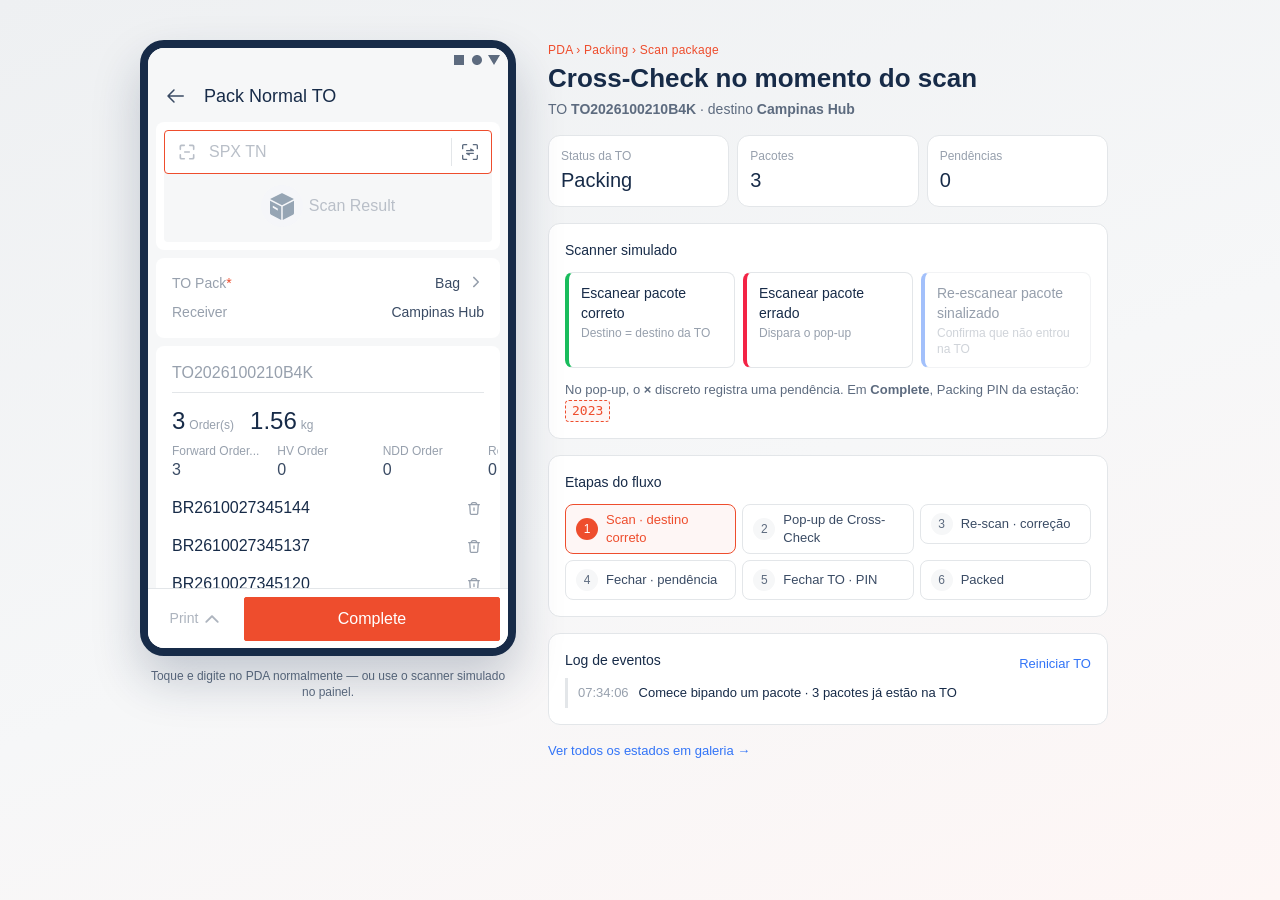
==== commit dbc03ef0: "fix: package rejected by Cross-Check never enters the TO Corrects the semantics confirmed by Ariane " ====
--- a/prototipo-interativo.html
+++ b/prototipo-interativo.html
@@ -30,11 +30,11 @@
       <section class="cc-block">
         <h2>Scanner simulado</h2>
         <div class="cc-scanner">
-          <button type="button" class="cc-btn is-ok" data-sim="correct"><b>Bipar pacote correto</b><small>Destino = destino da TO</small></button>
-          <button type="button" class="cc-btn is-bad" data-sim="wrong"><b>Bipar pacote errado</b><small>Dispara o pop-up</small></button>
-          <button type="button" class="cc-btn" data-sim="rescan" disabled><b>Re-bipar pacote sinalizado</b><small>Remove da TO, sem pendência</small></button>
+          <button type="button" class="cc-btn is-ok" data-sim="correct"><b>Escanear pacote correto</b><small>Destino = destino da TO</small></button>
+          <button type="button" class="cc-btn is-bad" data-sim="wrong"><b>Escanear pacote errado</b><small>Dispara o pop-up</small></button>
+          <button type="button" class="cc-btn" data-sim="rescan" disabled><b>Re-escanear pacote sinalizado</b><small>Confirma que não entrou na TO</small></button>
         </div>
-        <p class="cc-tip">No pop-up, o <b>×</b> discreto registra uma pendência. Em <b>Complete</b>, PIN do supervisor: <button type="button" class="cc-pin" data-sim="pin" title="Copiar PIN"></button></p>
+        <p class="cc-tip">No pop-up, o <b>×</b> discreto registra uma pendência. Em <b>Complete</b>, Packing PIN da estação: <button type="button" class="cc-pin" data-sim="pin" title="Copiar PIN"></button></p>
       </section>
 
       <section class="cc-block">
--- a/assets/spx-pda-preview.css
+++ b/assets/spx-pda-preview.css
@@ -4871,6 +4871,35 @@
   border-color: var(--spx-primary);
 }
 
+.spx-pda-page[data-prd-prototype="cross-check"] .spx-cc-pin-input.is-text {
+  letter-spacing: normal;
+  text-transform: none;
+}
+
+.spx-pda-page[data-prd-prototype="cross-check"] .spx-cc-pendency-rows {
+  border: 1px solid #E5E7EB;
+  border-radius: 6px;
+  overflow: hidden;
+}
+
+.spx-pda-page[data-prd-prototype="cross-check"] .spx-cc-pendency-row {
+  display: flex;
+  align-items: baseline;
+  justify-content: space-between;
+  gap: 8px;
+  padding: 8px 12px;
+  font-size: 13px;
+}
+
+.spx-pda-page[data-prd-prototype="cross-check"] .spx-cc-pendency-row + .spx-cc-pendency-row {
+  border-top: 1px solid #F1F2F4;
+}
+
+.spx-pda-page[data-prd-prototype="cross-check"] .spx-cc-pendency-row span {
+  color: var(--spx-text-secondary, #6B7280);
+  font-size: 12px;
+}
+
 .spx-pda-page[data-prd-prototype="cross-check"] .spx-cc-pin-input.is-error {
   border-color: var(--spx-error);
   background: var(--spx-error-bg);
